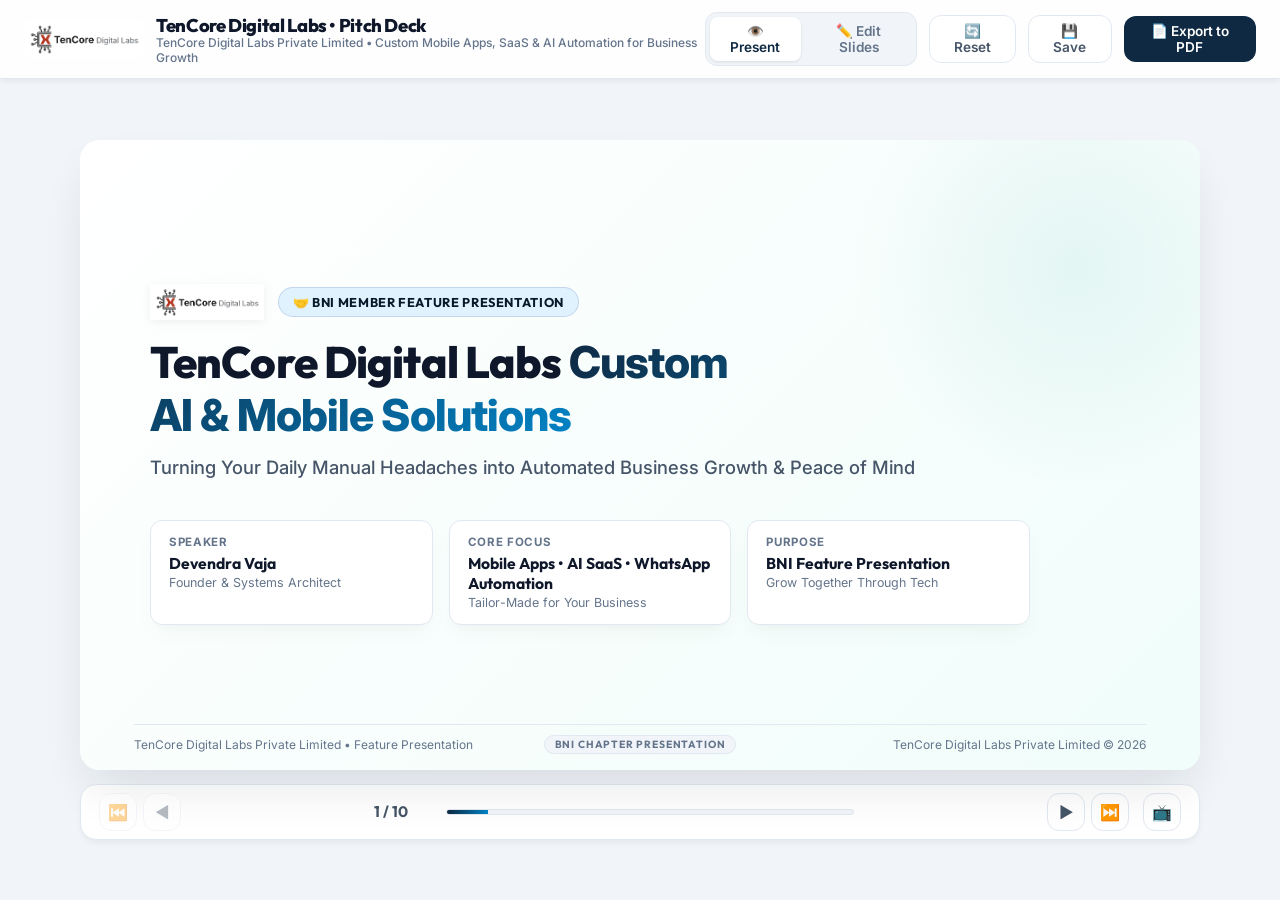
==== DevendraVaja - BNI/Presentation/index.html @ 0b6a633c "feat(BNI): add Devendra Vaja BNI feature presentation deck" ====
<!DOCTYPE html>
<html lang="en">
<head>
  <meta charset="UTF-8">
  <meta name="viewport" content="width=device-width, initial-scale=1.0">
  <title>TenCore Digital Labs • Executive Presentation Studio</title>
  <meta name="description" content="Master Executive Presentation Template by TenCore Digital Labs.">
  <link rel="stylesheet" href="style.css">
</head>
<body>

  <!-- App Header / Control & Customization Toolbar -->
  <header id="toolbar">
    <div class="brand-section">
      <img src="Pics/tencore_digital_labs_logo.png" alt="TenCore Digital Labs Logo" class="brand-logo-img" onerror="this.style.display='none'; document.getElementById('fallback-logo').style.display='flex';">
      <div id="fallback-logo" class="logo-icon" style="display:none;">TC</div>
      <div class="brand-title">
        <h1 id="header-deck-title">TenCore Digital Labs • BNI Feature Presentation</h1>
        <span id="header-deck-subtitle">Custom AI, Mobile Apps & Automation Studio</span>
      </div>
    </div>
    
    <div class="toolbar-controls">
      <!-- Present vs Edit Mode toggles -->
      <div class="view-toggle">
        <button id="btn-present-mode" class="toggle-btn active" aria-label="Switch to Presenter Mode">
          👁️ Present
        </button>
        <button id="btn-edit-mode" class="toggle-btn" aria-label="Switch to Slide Editor Mode">
          ✏️ Edit Slides
        </button>
      </div>

      <!-- Action Panel Buttons -->
      <button id="btn-reset" class="btn" title="Reset presentation to original templates">
        🔄 Reset
      </button>
      <button id="btn-save" class="btn" title="Save changes locally in browser">
        💾 Save
      </button>
      <button id="btn-export-pdf" class="btn btn-primary" title="Export slides to landscape PDF">
        📄 Export to PDF
      </button>
    </div>
  </header>

  <!-- Main Workspaces -->
  <main>
    
    <!-- 1. PRESENTATION WORKSPACE -->
    <section id="presentation-view" aria-label="Slideshow Viewer">
      <!-- 16:9 Landscape Aspect Slide Deck Container -->
      <div class="slide-deck-viewport">
        <div id="slide-viewport">
          <!-- Slide elements injected dynamically by app.js -->
        </div>
      </div>
      
      <!-- Slide navigation bar -->
      <div class="slide-navigation-controls">
        <div class="nav-arrows">
          <button id="nav-first" class="nav-arrow-btn" title="Go to First Slide (Home)" aria-label="First slide">⏮️</button>
          <button id="nav-prev" class="nav-arrow-btn" title="Go to Previous Slide (Left Arrow)" aria-label="Previous slide">◀</button>
        </div>
        
        <div class="slide-progress-wrapper">
          <span id="slide-counter-text" class="slide-number-indicator">1 / 11</span>
          <div class="progress-bar-container" id="slide-progress">
            <div id="slide-progress-fill" class="progress-bar-fill"></div>
          </div>
        </div>
        
        <div class="nav-arrows">
          <button id="nav-next" class="nav-arrow-btn" title="Go to Next Slide (Right Arrow / Space)" aria-label="Next slide">▶</button>
          <button id="nav-last" class="nav-arrow-btn" title="Go to Last Slide (End)" aria-label="Last slide">⏭️</button>
          <button id="btn-fullscreen" class="nav-arrow-btn" title="Toggle Fullscreen Present Mode (F)" aria-label="Fullscreen" style="margin-left: 8px;">📺</button>
        </div>
      </div>
    </section>

    <!-- 2. EDITING WORKSPACE -->
    <section id="editor-view" aria-label="Slides Scroll Editor" style="display: none;">
      <!-- Slide editor wrappers injected dynamically by app.js -->
    </section>

    <!-- Editor controls overlay (visible only in Edit Mode) -->
    <div class="editor-footer-controls" style="display: none;">
      <button id="btn-add-slide" class="btn btn-success">
        ➕ Add New Slide
      </button>

      <!-- Layout Selection Popup -->
      <div id="layout-picker" class="layout-picker" aria-hidden="true">
        <div class="layout-option" data-layout="title" title="Title and subtitle cover slide">
          <div class="layout-icon">
            <div style="width: 70%; height: 3px; background: var(--text-muted); margin-bottom: 2px;"></div>
            <div style="width: 40%; height: 2px; background: var(--text-muted);"></div>
          </div>
          <span>Title Slide</span>
        </div>
        <div class="layout-option" data-layout="instructor" title="Speaker or profile slide">
          <div class="layout-icon" style="flex-direction: row; gap: 3px;">
            <div style="width: 30%; height: 100%; background: var(--primary-light); border-radius: 2px;"></div>
            <div style="width: 65%; height: 100%; display: flex; flex-direction: column; gap: 2px;">
              <div style="width: 100%; height: 3px; background: var(--text-muted);"></div>
              <div style="width: 80%; height: 2px; background: var(--text-muted);"></div>
            </div>
          </div>
          <span>Speaker</span>
        </div>
        <div class="layout-option" data-layout="divider" title="Section divider with dark background">
          <div class="layout-icon" style="background: var(--text-primary);">
            <div style="width: 60%; height: 4px; background: white; margin: auto;"></div>
          </div>
          <span>Section Header</span>
        </div>
        <div class="layout-option" data-layout="twocol" title="Two-column comparison or details">
          <div class="layout-icon" style="flex-direction: row; gap: 3px;">
            <div style="width: 48%; height: 100%; background: var(--primary-light);"></div>
            <div style="width: 48%; height: 100%; background: var(--bg-card-alt);"></div>
          </div>
          <span>Two Columns</span>
        </div>
        <div class="layout-option" data-layout="differentiators" title="Market differentiators & architecture stack">
          <div class="layout-icon" style="flex-direction: row; gap: 3px;">
            <div style="width: 50%; height: 100%; display: flex; flex-direction: column; gap: 2px;">
              <div style="width: 100%; height: 2px; background: var(--primary);"></div>
              <div style="width: 100%; height: 2px; background: var(--primary);"></div>
              <div style="width: 100%; height: 2px; background: var(--primary);"></div>
            </div>
            <div style="width: 46%; height: 100%; display: flex; flex-direction: column; gap: 2px;">
              <div style="width: 100%; height: 2px; background: var(--primary-light); border: 1px solid var(--primary);"></div>
              <div style="width: 100%; height: 2px; background: var(--bg-card-alt);"></div>
              <div style="width: 100%; height: 2px; background: var(--text-primary);"></div>
            </div>
          </div>
          <span>Differentiators</span>
        </div>
        <div class="layout-option" data-layout="threecard" title="Three card grid">
          <div class="layout-icon" style="flex-direction: row; gap: 2px;">
            <div style="width: 30%; height: 100%; background: var(--bg-card-alt);"></div>
            <div style="width: 30%; height: 100%; background: var(--bg-card-alt);"></div>
            <div style="width: 30%; height: 100%; background: var(--bg-card-alt);"></div>
          </div>
          <span>3 Cards</span>
        </div>
        <div class="layout-option" data-layout="fourcard" title="2x2 grid of cards">
          <div class="layout-icon" style="flex-wrap: wrap; gap: 2px;">
            <div style="width: 45%; height: 45%; background: var(--bg-card-alt);"></div>
            <div style="width: 45%; height: 45%; background: var(--bg-card-alt);"></div>
            <div style="width: 45%; height: 45%; background: var(--bg-card-alt);"></div>
            <div style="width: 45%; height: 45%; background: var(--bg-card-alt);"></div>
          </div>
          <span>4 Cards</span>
        </div>
        <div class="layout-option" data-layout="blueprint" title="Roadmap phases layout">
          <div class="layout-icon" style="flex-direction: row; gap: 2px;">
            <div style="width: 22%; height: 100%; background: var(--primary-light);"></div>
            <div style="width: 22%; height: 100%; background: var(--bg-card-alt);"></div>
            <div style="width: 22%; height: 100%; background: var(--bg-card-alt);"></div>
            <div style="width: 22%; height: 100%; background: var(--bg-card-alt);"></div>
          </div>
          <span>Roadmap</span>
        </div>
        <div class="layout-option" data-layout="table" title="Data table matrix">
          <div class="layout-icon" style="display: flex; flex-direction: column; gap: 2px;">
            <div style="width: 100%; height: 4px; background: var(--primary);"></div>
            <div style="width: 100%; height: 2px; background: var(--text-muted);"></div>
            <div style="width: 100%; height: 2px; background: var(--text-muted);"></div>
          </div>
          <span>Data Table</span>
        </div>
        <div class="layout-option" data-layout="pricing" title="Pricing options layout">
          <div class="layout-icon" style="flex-direction: row; gap: 2px;">
            <div style="width: 30%; height: 100%; background: var(--bg-card-alt);"></div>
            <div style="width: 30%; height: 100%; background: var(--primary-light); border: 1px solid var(--primary);"></div>
            <div style="width: 30%; height: 100%; background: var(--bg-card-alt);"></div>
          </div>
          <span>Pricing</span>
        </div>
        <div class="layout-option" data-layout="qa" title="Q&A and Contact details">
          <div class="layout-icon" style="flex-direction: row; gap: 4px;">
            <div style="width: 55%; height: 100%; background: var(--bg-card-alt);"></div>
            <div style="width: 35%; height: 100%; background: var(--primary-light);"></div>
          </div>
          <span>Q&A / Contact</span>
        </div>
      </div>
    </div>

    <!-- 3. PDF EXPORT MODAL -->
    <div id="export-modal" class="modal-overlay" style="display: none;">
      <div class="modal-card">
        <div class="modal-header">
          <div class="modal-title-wrap">
            <span class="modal-icon">📄</span>
            <h3>Export Presentation to PDF</h3>
          </div>
          <button id="btn-close-modal" class="btn-icon" aria-label="Close export dialog">✕</button>
        </div>
        
        <div class="modal-body">
          <p class="modal-desc">Configure layout aspect ratio and display preferences for your exported PDF document:</p>
          
          <div class="export-option-group">
            <label class="option-group-label">Print Aspect Ratio</label>
            <div class="ratio-options-grid">
              <label class="ratio-card active" data-ratio="16:9">
                <input type="radio" name="print-aspect" value="16:9" checked>
                <div class="ratio-preview ratio-16-9">16:9</div>
                <div class="ratio-details">
                  <span class="ratio-name">16:9 Widescreen</span>
                  <span class="ratio-sub">Standard modern presentation ratio (297mm × 167mm)</span>
                </div>
              </label>
              
              <label class="ratio-card" data-ratio="4:3">
                <input type="radio" name="print-aspect" value="4:3">
                <input type="radio" name="print-aspect" value="4:3">
                <div class="ratio-preview ratio-4-3">4:3</div>
                <div class="ratio-details">
                  <span class="ratio-name">4:3 / A4 Standard</span>
                  <span class="ratio-sub">Classic document & traditional print format (297mm × 210mm)</span>
                </div>
              </label>
            </div>
          </div>
          
          <div class="export-option-group">
            <label class="option-group-label">Page Numbering</label>
            <label class="checkbox-container">
              <input type="checkbox" id="chk-print-slide-numbers" checked>
              <span class="checkbox-custom"></span>
              <span class="checkbox-label">
                <strong>Include Slide Numbers</strong> ("Slide X of Y" in footer)
                <small>Uncheck this when selectively sharing individual slides with clients</small>
              </span>
            </label>
          </div>

          <div class="export-tip">
            💡 <em>Tip: In your browser print dialog, select <strong>Landscape</strong>, set Margins to <strong>None</strong>, and check <strong>Background Graphics</strong>.</em>
          </div>
        </div>
        
        <div class="modal-footer">
          <button id="btn-cancel-export" class="btn">Cancel</button>
          <button id="btn-confirm-export" class="btn btn-primary">🖨️ Print / Save as PDF</button>
        </div>
      </div>
    </div>
  </main>

  <!-- Configuration & Application Logic -->
  <script src="deck-config.js"></script>
  <script src="app.js"></script>
</body>
</html>
---- DevendraVaja - BNI/Presentation/style.css ----
/* Import Modern Google Fonts */
@import url('https://fonts.googleapis.com/css2?family=Inter:wght@300;400;500;600;700&family=Outfit:wght@300;400;500;600;700;800&family=Fira+Code:wght@400;500;600&display=swap');

/* Color Variables & Styling Tokens */
:root {
  --bg-app: #f1f5f9;
  --bg-slide: #ffffff;
  --bg-card: #f8fafc;
  --bg-card-alt: #f1f5f9;
  
  --text-primary: #0f172a;
  --text-secondary: #334155;
  --text-muted: #64748b;
  
  --primary: #0d9488;
  --primary-light: #ccfbf1;
  --primary-hover: #0f766e;
  --primary-dark: #115e59;
  
  --secondary: #0284c7;
  --secondary-light: #e0f2fe;
  
  --accent-indigo: #4f46e5;
  --accent-indigo-light: #e0e7ff;
  
  --success: #10b981;
  --success-light: #d1fae5;
  
  --warning: #f59e0b;
  --warning-light: #fef3c7;
  
  --danger: #ef4444;
  --danger-light: #fee2e2;
  
  --border-color: #e2e8f0;
  --border-focus: #2dd4bf;
  
  --card-shadow: 0 10px 25px -5px rgba(0, 0, 0, 0.04), 0 8px 10px -6px rgba(0, 0, 0, 0.02);
  --slide-shadow: 0 25px 50px -12px rgba(15, 23, 42, 0.12);
  --header-shadow: 0 4px 6px -1px rgba(0, 0, 0, 0.05);
  
  --radius-xl: 20px;
  --radius-lg: 16px;
  --radius-md: 12px;
  --radius-sm: 8px;
  
  --font-display: 'Outfit', -apple-system, BlinkMacSystemFont, "Segoe UI", Roboto, sans-serif;
  --font-body: 'Inter', -apple-system, BlinkMacSystemFont, "Segoe UI", Roboto, sans-serif;
  --font-mono: 'Fira Code', ui-monospace, SFMono-Regular, Menlo, Monaco, Consolas, monospace;

  --slide-width: 1120px;
  --slide-height: 630px;
}

/* Global Reset & Base Styles */
* {
  box-sizing: border-box;
  margin: 0;
  padding: 0;
}

body {
  font-family: var(--font-body);
  background-color: var(--bg-app);
  color: var(--text-primary);
  min-height: 100vh;
  overflow-x: hidden;
  display: flex;
  flex-direction: column;
  -webkit-font-smoothing: antialiased;
  -moz-osx-font-smoothing: grayscale;
}

/* Typography Enhancements */
h1, h2, h3, h4, h5, h6 {
  font-family: var(--font-display);
  font-weight: 700;
  color: var(--text-primary);
  text-wrap: balance;
  letter-spacing: -0.015em;
}

p, li, span, div, a, label, input, button {
  font-family: var(--font-body);
}

p, li {
  text-wrap: pretty;
  line-height: 1.55;
}

/* App Header & Toolbar */
header {
  background: rgba(255, 255, 255, 0.9);
  backdrop-filter: blur(12px);
  -webkit-backdrop-filter: blur(12px);
  border-bottom: 1px solid var(--border-color);
  padding: 12px 24px;
  display: flex;
  justify-content: space-between;
  align-items: center;
  position: sticky;
  top: 0;
  z-index: 100;
  box-shadow: var(--header-shadow);
}

.brand-section {
  display: flex;
  align-items: center;
  gap: 12px;
}

.brand-logo-img {
  height: 38px;
  width: auto;
  object-fit: contain;
  border-radius: var(--radius-sm);
}

.logo-icon {
  background: linear-gradient(135deg, var(--primary), var(--secondary));
  color: white;
  width: 36px;
  height: 36px;
  border-radius: var(--radius-sm);
  display: flex;
  align-items: center;
  justify-content: center;
  font-family: var(--font-display);
  font-weight: 800;
  font-size: 1.1rem;
}

.brand-title h1 {
  font-family: var(--font-display);
  font-size: 1.15rem;
  font-weight: 800;
  letter-spacing: -0.02em;
}

.brand-title span {
  font-family: var(--font-body);
  font-size: 0.75rem;
  color: var(--text-muted);
  display: block;
  font-weight: 500;
  margin-top: -2px;
}

.toolbar-controls {
  display: flex;
  align-items: center;
  gap: 12px;
}

.view-toggle {
  background: var(--bg-app);
  padding: 4px;
  border-radius: var(--radius-md);
  display: flex;
  gap: 4px;
  border: 1px solid var(--border-color);
}

.toggle-btn {
  border: none;
  background: transparent;
  padding: 6px 14px;
  border-radius: var(--radius-sm);
  font-family: var(--font-body);
  font-size: 0.85rem;
  font-weight: 600;
  color: var(--text-muted);
  cursor: pointer;
  transition: all 0.2s ease;
}

.toggle-btn.active {
  background: white;
  color: var(--primary);
  box-shadow: 0 1px 3px rgba(0, 0, 0, 0.1);
}

.btn {
  background: white;
  border: 1px solid var(--border-color);
  padding: 7px 16px;
  border-radius: var(--radius-md);
  font-family: var(--font-body);
  font-size: 0.85rem;
  font-weight: 600;
  color: var(--text-secondary);
  cursor: pointer;
  transition: all 0.2s ease;
  display: inline-flex;
  align-items: center;
  gap: 6px;
}

.btn:hover {
  background: var(--bg-card);
  border-color: var(--text-muted);
  transform: translateY(-1px);
}

.btn-primary {
  background: var(--primary);
  color: white;
  border: none;
}

.btn-primary:hover {
  background: var(--primary-hover);
  color: white;
}

.btn-success {
  background: var(--success);
  color: white;
  border: none;
}

.btn-success:hover {
  background: #059669;
  color: white;
}

/* Main Layout */
main {
  flex: 1;
  display: flex;
  flex-direction: column;
  position: relative;
  overflow: hidden;
}

/* Presentation Viewport Section */
#presentation-view {
  flex: 1;
  display: flex;
  flex-direction: column;
  justify-content: center;
  align-items: center;
  padding: 24px;
  overflow: hidden;
}

.slide-deck-viewport {
  width: 100%;
  max-width: var(--slide-width);
  height: calc(100vh - 160px);
  max-height: var(--slide-height);
  display: flex;
  justify-content: center;
  align-items: center;
  position: relative;
}

#slide-viewport {
  width: var(--slide-width);
  height: var(--slide-height);
  transform-origin: center center;
  display: flex;
  justify-content: center;
  align-items: center;
  box-shadow: var(--slide-shadow);
  border-radius: var(--radius-xl);
  overflow: hidden;
  background: var(--bg-slide);
  position: relative;
}

/* Navigation Controls Bar */
.slide-navigation-controls {
  display: flex;
  align-items: center;
  justify-content: space-between;
  width: 100%;
  max-width: var(--slide-width);
  margin-top: 14px;
  background: white;
  padding: 8px 18px;
  border-radius: var(--radius-lg);
  border: 1px solid var(--border-color);
  box-shadow: var(--header-shadow);
}

.nav-arrows {
  display: flex;
  align-items: center;
  gap: 6px;
}

.nav-arrow-btn {
  background: var(--bg-card);
  border: 1px solid var(--border-color);
  width: 38px;
  height: 38px;
  border-radius: var(--radius-md);
  display: flex;
  align-items: center;
  justify-content: center;
  cursor: pointer;
  font-family: var(--font-body);
  font-size: 1rem;
  transition: all 0.15s ease;
  color: var(--text-secondary);
}

.nav-arrow-btn:hover:not(:disabled) {
  background: var(--primary-light);
  color: var(--primary);
  border-color: var(--primary);
}

.nav-arrow-btn:disabled {
  opacity: 0.4;
  cursor: not-allowed;
}

.slide-progress-wrapper {
  display: flex;
  align-items: center;
  gap: 12px;
  flex: 1;
  max-width: 480px;
  margin: 0 16px;
}

.slide-number-indicator {
  font-family: var(--font-display);
  font-weight: 700;
  font-size: 0.95rem;
  color: var(--text-secondary);
  min-width: 60px;
}

.progress-bar-container {
  flex: 1;
  height: 6px;
  background: var(--bg-app);
  border-radius: 4px;
  overflow: hidden;
  border: 1px solid var(--border-color);
}

.progress-bar-fill {
  height: 100%;
  background: linear-gradient(90deg, var(--primary), var(--secondary));
  transition: width 0.3s cubic-bezier(0.4, 0, 0.2, 1);
  width: 8%;
}

/* ==========================================================================
   SLIDE DESIGN & LAYOUT FRAMEWORKS (1120px x 630px Canvas)
   ========================================================================== */

.slide {
  width: var(--slide-width);
  height: var(--slide-height);
  padding: 44px 54px;
  background: var(--bg-slide);
  display: flex;
  flex-direction: column;
  position: relative;
  box-sizing: border-box;
  overflow: hidden;
}

/* Slide Header & Footer Chrome */
.slide-header {
  margin-bottom: 22px;
  position: relative;
  z-index: 2;
}

.slide-category-badge {
  display: inline-flex;
  align-items: center;
  gap: 6px;
  background: var(--primary-light);
  color: var(--primary-dark);
  font-family: var(--font-display);
  font-size: 0.72rem;
  font-weight: 700;
  text-transform: uppercase;
  letter-spacing: 0.08em;
  padding: 4px 10px;
  border-radius: 20px;
  margin-bottom: 8px;
}

.slide-header h2 {
  font-family: var(--font-display);
  font-size: 1.85rem;
  font-weight: 800;
  line-height: 1.2;
  color: var(--text-primary);
}

.slide-header .slide-subtitle {
  font-family: var(--font-body);
  font-size: 0.98rem;
  color: var(--text-muted);
  margin-top: 4px;
  font-weight: 500;
}

.slide-body {
  flex: 1;
  display: flex;
  flex-direction: column;
  position: relative;
  z-index: 2;
  overflow: hidden;
}

.slide-footer-tag {
  position: absolute;
  bottom: 16px;
  left: 54px;
  right: 54px;
  display: grid;
  grid-template-columns: 1fr auto 1fr;
  align-items: center;
  font-family: var(--font-body);
  font-size: 0.75rem;
  color: var(--text-muted);
  border-top: 1px solid var(--border-color);
  padding-top: 10px;
  z-index: 2;
}

.slide-footer-tag > :first-child {
  justify-self: start;
}

.slide-footer-tag .confidential-tag {
  justify-self: center;
  font-family: var(--font-display);
  font-size: 0.65rem;
  font-weight: 700;
  letter-spacing: 0.08em;
  text-transform: uppercase;
  color: #64748b;
  background: #f1f5f9;
  border: 1px solid #e2e8f0;
  padding: 2px 10px;
  border-radius: 12px;
  white-space: nowrap;
}

.slide-footer-tag > :last-child {
  justify-self: end;
}

.slide-divider-layout .slide-footer-tag {
  border-top: 1px solid rgba(255, 255, 255, 0.15);
  color: #94a3b8;
}

.slide-divider-layout .confidential-tag {
  color: #cbd5e1;
  background: rgba(255, 255, 255, 0.1);
  border-color: rgba(255, 255, 255, 0.2);
}

.slide-footer-tag .client-badge {
  font-weight: 600;
  color: var(--text-secondary);
}

/* Watermark & Accent Glow */
.slide-bg-glow {
  position: absolute;
  width: 450px;
  height: 450px;
  border-radius: 50%;
  background: radial-gradient(circle, rgba(13, 148, 136, 0.08) 0%, rgba(255, 255, 255, 0) 70%);
  top: -100px;
  right: -100px;
  z-index: 1;
  pointer-events: none;
}

/* 1. TITLE COVER SLIDE */
.slide-title-layout {
  justify-content: center;
  align-items: flex-start;
  padding: 50px 70px;
  background: linear-gradient(135deg, #ffffff 0%, #f0fdfa 100%);
}

.title-top-brand-row {
  display: flex;
  align-items: center;
  gap: 14px;
  margin-bottom: 16px;
}

.title-slide-logo {
  height: 36px;
  width: auto;
  object-fit: contain;
  filter: drop-shadow(0 2px 4px rgba(0,0,0,0.06));
}

.title-pill-tag {
  background: var(--primary-light);
  color: var(--primary-dark);
  border: 1px solid rgba(30, 58, 138, 0.15);
  padding: 6px 14px;
  border-radius: 20px;
  font-family: var(--font-display);
  font-size: 0.8rem;
  font-weight: 700;
  letter-spacing: 0.05em;
  text-transform: uppercase;
  display: inline-flex;
  align-items: center;
  gap: 8px;
}

.instructor-company-logo {
  height: 26px;
  width: auto;
  object-fit: contain;
  margin-bottom: 8px;
}

.qa-studio-logo {
  height: 32px;
  width: auto;
  object-fit: contain;
  margin-bottom: 10px;
}

.slide-title-layout h1 {
  font-family: var(--font-display);
  font-size: 2.75rem;
  font-weight: 800;
  line-height: 1.2;
  color: var(--text-primary);
  letter-spacing: -0.02em;
  margin-bottom: 12px;
  max-width: 950px;
  overflow: visible;
}

.slide-title-layout h1 span {
  background: linear-gradient(135deg, var(--primary), var(--secondary));
  -webkit-background-clip: text;
  background-clip: text;
  -webkit-text-fill-color: transparent;
  display: inline;
  padding-right: 4px;
}

.slide-title-layout .title-deck-subtitle {
  font-family: var(--font-body);
  font-size: 1.15rem;
  color: var(--text-secondary);
  line-height: 1.5;
  max-width: 820px;
  margin-bottom: 28px;
  font-weight: 500;
}

.title-meta-grid {
  display: grid;
  grid-template-columns: repeat(3, 1fr);
  gap: 16px;
  width: 100%;
  max-width: 880px;
  margin-top: 10px;
}

.title-meta-card {
  background: white;
  border: 1px solid var(--border-color);
  border-radius: var(--radius-md);
  padding: 14px 18px;
  box-shadow: var(--card-shadow);
}

.title-meta-card .meta-label {
  font-family: var(--font-body);
  font-size: 0.72rem;
  text-transform: uppercase;
  color: var(--text-muted);
  font-weight: 700;
  letter-spacing: 0.06em;
  margin-bottom: 4px;
}

.title-meta-card .meta-value {
  font-family: var(--font-display);
  font-size: 0.98rem;
  font-weight: 700;
  color: var(--text-primary);
}

.title-meta-card .meta-sub {
  font-family: var(--font-body);
  font-size: 0.78rem;
  color: var(--text-muted);
  margin-top: 2px;
}

/* 2. SECTION DIVIDER SLIDE */
.slide-divider-layout {
  justify-content: center;
  align-items: center;
  text-align: center;
  padding: 60px 80px;
  background: #042f2e !important;
  background: linear-gradient(135deg, #042f2e 0%, #0f172a 100%) !important;
  color: white !important;
  -webkit-print-color-adjust: exact !important;
  print-color-adjust: exact !important;
  color-adjust: exact !important;
}

.slide-divider-layout .divider-badge {
  background: rgba(255, 255, 255, 0.15);
  backdrop-filter: blur(8px);
  color: #5eead4;
  padding: 6px 16px;
  border-radius: 20px;
  font-family: var(--font-display);
  font-size: 0.8rem;
  font-weight: 700;
  text-transform: uppercase;
  letter-spacing: 0.1em;
  margin-bottom: 20px;
}

.slide-divider-layout h2 {
  font-family: var(--font-display);
  font-size: 2.6rem;
  font-weight: 800;
  color: white;
  margin-bottom: 16px;
  line-height: 1.2;
}

.slide-divider-layout p {
  font-family: var(--font-body);
  font-size: 1.15rem;
  color: #cbd5e1;
  max-width: 720px;
  line-height: 1.6;
}

.slide-divider-layout .divider-accent-bar {
  width: 80px;
  height: 4px;
  background: linear-gradient(90deg, #14b8a6, #38bdf8);
  border-radius: 2px;
  margin: 24px auto 0;
}

/* 3. TWO COLUMN LAYOUT */
.two-col-grid {
  display: grid;
  grid-template-columns: 1fr 1fr;
  gap: 24px;
  height: 100%;
}

.col-card {
  background: var(--bg-card);
  border: 1px solid var(--border-color);
  border-radius: var(--radius-lg);
  padding: 22px;
  display: flex;
  flex-direction: column;
  justify-content: flex-start;
  height: 100%;
  box-shadow: var(--card-shadow);
  overflow-y: auto;
}

.col-card.highlight {
  border-color: #99f6e4;
  background: linear-gradient(180deg, #f0fdfa 0%, #ffffff 100%);
}

.slide-image-box {
  margin-bottom: 12px;
  border-radius: var(--radius-md);
  overflow: hidden;
  border: 1px solid var(--border-color);
  background: #000;
  box-shadow: var(--card-shadow);
}

.slide-embedded-img {
  width: 100%;
  height: 155px;
  object-fit: cover;
  display: block;
}

.slide-image-caption {
  padding: 4px 8px;
  background: #f8fafc;
  font-family: var(--font-body);
  font-size: 0.72rem;
  color: var(--text-muted);
  font-weight: 600;
  text-align: center;
  border-top: 1px solid var(--border-color);
}

.col-card-header {
  display: flex;
  align-items: center;
  gap: 10px;
  margin-bottom: 14px;
}

.col-card-header .header-icon {
  font-size: 1.3rem;
}

.col-card-header h3 {
  font-family: var(--font-display);
  font-size: 1.08rem;
  font-weight: 700;
  color: var(--text-primary);
}

.bullet-list {
  list-style: none;
  display: flex;
  flex-direction: column;
  justify-content: flex-start;
  gap: 10px;
}

.bullet-list li {
  position: relative;
  padding-left: 20px;
  font-family: var(--font-body);
  font-size: 0.85rem;
  color: var(--text-secondary);
  line-height: 1.5;
}

.bullet-list li::before {
  content: "•";
  position: absolute;
  left: 4px;
  color: var(--primary);
  font-size: 1.15rem;
  line-height: 1;
}

/* 4. THREE CARD GRID LAYOUT */
.three-card-grid {
  display: grid;
  grid-template-columns: repeat(3, 1fr);
  gap: 20px;
  height: 100%;
}

.feature-card {
  background: var(--bg-card);
  border: 1px solid var(--border-color);
  border-radius: var(--radius-lg);
  padding: 20px 18px;
  display: flex;
  flex-direction: column;
  justify-content: flex-start;
  height: 100%;
  box-shadow: var(--card-shadow);
  transition: transform 0.2s ease, border-color 0.2s ease;
}

.feature-card:hover {
  border-color: var(--border-focus);
}

.feature-card-icon-wrap {
  width: 44px;
  height: 44px;
  border-radius: var(--radius-md);
  background: white;
  border: 1px solid var(--border-color);
  display: flex;
  align-items: center;
  justify-content: center;
  font-size: 1.35rem;
  margin-bottom: 12px;
}

.feature-card h3 {
  font-family: var(--font-display);
  font-size: 1.08rem;
  font-weight: 700;
  margin-bottom: 8px;
  color: var(--text-primary);
}

.feature-card p {
  font-family: var(--font-body);
  font-size: 0.84rem;
  color: var(--text-secondary);
  line-height: 1.48;
}

.feature-card-metric {
  margin-top: auto;
  padding: 8px 12px;
  background: #f0fdfa;
  border: 1px solid #ccfbf1;
  border-radius: var(--radius-sm);
  font-family: var(--font-display);
  font-size: 0.80rem;
  font-weight: 700;
  color: var(--primary-dark);
}

/* 5. FOUR CARD GRID LAYOUT */
.four-card-grid {
  display: grid;
  grid-template-columns: repeat(2, 1fr);
  grid-template-rows: repeat(2, 1fr);
  gap: 16px;
  height: 100%;
}

.four-card-item {
  background: var(--bg-card);
  border: 1px solid var(--border-color);
  border-radius: var(--radius-md);
  padding: 16px 18px;
  display: flex;
  gap: 14px;
  align-items: flex-start;
  box-shadow: var(--card-shadow);
}

.four-card-icon {
  font-size: 1.35rem;
  background: white;
  width: 42px;
  height: 42px;
  border-radius: var(--radius-sm);
  display: flex;
  align-items: center;
  justify-content: center;
  border: 1px solid var(--border-color);
  flex-shrink: 0;
}

.four-card-content h3 {
  font-family: var(--font-display);
  font-size: 1.05rem;
  font-weight: 700;
  margin-bottom: 4px;
}

.four-card-content p {
  font-family: var(--font-body);
  font-size: 0.84rem;
  color: var(--text-secondary);
  line-height: 1.45;
}

/* 6. ROADMAP BLUEPRINT LAYOUT (4 PHASES) */
.roadmap-phases-grid {
  display: grid;
  grid-template-columns: repeat(4, 1fr);
  gap: 14px;
  height: 100%;
}

.roadmap-phase-card {
  background: var(--bg-card);
  border: 1px solid var(--border-color);
  border-radius: var(--radius-lg);
  padding: 16px 14px;
  display: flex;
  flex-direction: column;
  justify-content: flex-start;
  position: relative;
  box-shadow: var(--card-shadow);
  height: 100%;
}

.roadmap-phase-card.active-phase {
  border-color: var(--primary);
  background: linear-gradient(180deg, #f0fdfa 0%, #ffffff 100%);
}

.phase-number-tag {
  background: var(--primary);
  color: white;
  font-family: var(--font-display);
  font-size: 0.72rem;
  font-weight: 800;
  padding: 3px 8px;
  border-radius: 12px;
  display: inline-block;
  margin-bottom: 6px;
  width: fit-content;
}

.phase-title {
  font-family: var(--font-display);
  font-size: 1.05rem;
  font-weight: 800;
  margin-bottom: 4px;
  color: var(--text-primary);
}

.phase-duration-budget {
  display: flex;
  justify-content: space-between;
  font-family: var(--font-display);
  font-size: 0.76rem;
  font-weight: 700;
  color: var(--secondary);
  margin-bottom: 10px;
  padding-bottom: 6px;
  border-bottom: 1px solid var(--border-color);
}

.phase-deliverables {
  list-style: none;
  display: flex;
  flex-direction: column;
  justify-content: flex-start;
  gap: 6px;
  font-size: 0.80rem;
  color: var(--text-secondary);
  line-height: 1.38;
  margin-bottom: 10px;
}

.phase-deliverables li {
  position: relative;
  padding-left: 12px;
  font-family: var(--font-body);
}

.phase-deliverables li::before {
  content: "›";
  position: absolute;
  left: 0;
  color: var(--primary);
  font-weight: 800;
}

.phase-payment-box {
  margin-top: auto;
  background: white;
  border: 1px solid var(--border-color);
  border-radius: var(--radius-sm);
  padding: 6px 8px;
  font-family: var(--font-body);
  font-size: 0.72rem;
  color: var(--text-muted);
}

.phase-payment-box strong {
  font-family: var(--font-display);
  color: var(--text-primary);
}

/* 7. DIFFERENTIATOR & ARCHITECTURE STACK LAYOUT */
.differentiator-grid {
  display: grid;
  grid-template-columns: 1.15fr 0.85fr;
  gap: 24px;
  height: 100%;
  align-items: stretch;
}

.diff-features-list {
  display: flex;
  flex-direction: column;
  justify-content: flex-start;
  height: 100%;
  gap: 8px;
}

.diff-feature-item {
  display: flex;
  align-items: flex-start;
  gap: 12px;
  background: var(--bg-card);
  border: 1px solid var(--border-color);
  padding: 10px 14px;
  border-radius: var(--radius-md);
  box-shadow: 0 2px 8px rgba(0, 0, 0, 0.02);
  transition: all 0.2s ease;
}

.diff-feature-item:hover {
  border-color: var(--border-focus);
  background: white;
  transform: translateX(3px);
  box-shadow: var(--card-shadow);
}

.diff-feature-item.future-item {
  background: linear-gradient(180deg, #f0fdfa 0%, #f8fafc 100%);
  border-color: #99f6e4;
}

.diff-check-icon {
  width: 26px;
  height: 26px;
  border-radius: 50%;
  border: 2px solid #10b981;
  color: #10b981;
  display: flex;
  align-items: center;
  justify-content: center;
  font-weight: 800;
  font-size: 0.88rem;
  flex-shrink: 0;
  margin-top: 2px;
  background: #f0fdf4;
}

.diff-check-icon.future-icon {
  border-color: #0284c7;
  color: #0284c7;
  background: #f0f9ff;
  font-size: 0.78rem;
}

.diff-feature-content {
  flex: 1;
}

.diff-feature-content h3 {
  font-family: var(--font-display);
  font-size: 0.96rem;
  font-weight: 700;
  color: var(--text-primary);
  margin-bottom: 2px;
  display: flex;
  align-items: center;
  flex-wrap: wrap;
  gap: 6px;
}

.diff-feature-content p {
  font-family: var(--font-body);
  font-size: 0.78rem;
  color: var(--text-secondary);
  line-height: 1.4;
}

.diff-stack-container {
  display: flex;
  flex-direction: column;
  justify-content: flex-start;
  align-items: center;
  height: 100%;
  width: 100%;
  gap: 4px;
}

.diff-stack-layer {
  width: 100%;
  background: var(--bg-card);
  border: 1px solid var(--border-color);
  border-radius: var(--radius-md);
  padding: 10px 16px;
  box-shadow: var(--card-shadow);
  transition: all 0.2s ease;
  position: relative;
}

.diff-stack-layer:hover {
  transform: translateY(-2px);
  box-shadow: 0 10px 20px -6px rgba(0, 0, 0, 0.08);
}

.diff-stack-layer.layer-highlight {
  background: #ffffff;
  border: 2px solid #10b981;
  box-shadow: 0 6px 18px rgba(16, 185, 129, 0.12);
}

.diff-stack-layer.layer-dark {
  background: #0f172a;
  border-color: #1e293b;
}

.diff-layer-label {
  font-family: var(--font-display);
  font-size: 0.68rem;
  font-weight: 700;
  letter-spacing: 0.04em;
  text-transform: uppercase;
  margin-bottom: 2px;
}

.diff-stack-layer.layer-highlight .diff-layer-label {
  color: #059669;
}

.diff-stack-layer:not(.layer-highlight):not(.layer-dark) .diff-layer-label {
  color: var(--text-muted);
}

.diff-stack-layer.layer-dark .diff-layer-label {
  color: #2dd4bf;
}

.diff-layer-title {
  font-family: var(--font-display);
  font-size: 0.90rem;
  font-weight: 700;
  color: var(--text-primary);
  line-height: 1.3;
  display: flex;
  align-items: center;
  flex-wrap: wrap;
  gap: 6px;
}

.diff-stack-layer.layer-dark .diff-layer-title {
  color: #ffffff;
}

.diff-stack-arrow {
  color: #10b981;
  font-size: 0.90rem;
  font-weight: 800;
  line-height: 1;
  display: flex;
  align-items: center;
  justify-content: center;
  height: 8px;
}

.future-tag {
  display: inline-block;
  font-size: 0.68rem;
  font-weight: 700;
  color: #0369a1;
  background: #e0f2fe;
  border: 1px solid #bae6fd;
  padding: 1px 6px;
  border-radius: 4px;
  text-transform: uppercase;
  letter-spacing: 0.02em;
}

/* 8. DATA TABLE LAYOUT */
.table-slide-wrapper {
  width: 100%;
  border-radius: var(--radius-md);
  border: 1px solid var(--border-color);
  box-shadow: var(--card-shadow);
  background: white;
  overflow: hidden;
}

.custom-table {
  width: 100%;
  border-collapse: collapse;
  text-align: left;
  font-size: 0.84rem;
}

.custom-table th {
  background: var(--bg-card-alt);
  color: var(--text-primary);
  font-family: var(--font-display);
  font-weight: 700;
  font-size: 0.80rem;
  padding: 7px 14px;
  border-bottom: 2px solid var(--border-color);
  vertical-align: middle;
}

.custom-table td {
  padding: 7px 14px;
  border-bottom: 1px solid var(--border-color);
  color: var(--text-secondary);
  font-family: var(--font-body);
  font-size: 0.82rem;
  line-height: 1.35;
  vertical-align: middle;
}

.custom-table tr:last-child td {
  border-bottom: none;
}

.custom-table tr:hover td {
  background: #f8fafc;
}

.badge-tag {
  display: inline-block;
  padding: 2px 8px;
  border-radius: 12px;
  font-family: var(--font-display);
  font-size: 0.72rem;
  font-weight: 700;
}

.badge-tag.badge-success {
  background: var(--success-light);
  color: #065f46;
}

.badge-tag.badge-primary {
  background: var(--primary-light);
  color: var(--primary-dark);
}

.badge-tag.badge-warning {
  background: var(--warning-light);
  color: #92400e;
}

/* 8. PRICING & DEAL OPTION CARDS */
.deal-options-grid {
  display: grid;
  grid-template-columns: repeat(3, 1fr);
  gap: 18px;
  height: 100%;
}

.deal-card {
  background: var(--bg-card);
  border: 2px solid var(--border-color);
  border-radius: var(--radius-xl);
  padding: 16px 16px 12px;
  display: flex;
  flex-direction: column;
  justify-content: flex-start;
  position: relative;
  box-shadow: var(--card-shadow);
  transition: all 0.2s ease;
  height: 100%;
}

.deal-card.featured-deal {
  border-color: var(--primary);
  background: linear-gradient(180deg, #f0fdfa 0%, #ffffff 100%);
  box-shadow: 0 14px 30px -8px rgba(13, 148, 136, 0.2);
}

.deal-card-header {
  margin-bottom: 8px;
}

.deal-header-top {
  display: flex;
  justify-content: space-between;
  align-items: center;
  gap: 8px;
  margin-bottom: 2px;
}

.deal-header-top h3 {
  font-family: var(--font-display);
  font-size: 1.08rem;
  font-weight: 800;
  color: var(--text-primary);
  line-height: 1.2;
}

.deal-badge-tag {
  background: var(--primary);
  color: white;
  font-family: var(--font-display);
  font-size: 0.68rem;
  font-weight: 800;
  text-transform: uppercase;
  padding: 3px 8px;
  border-radius: 20px;
  letter-spacing: 0.05em;
  white-space: nowrap;
  box-shadow: 0 2px 4px rgba(13, 148, 136, 0.25);
  flex-shrink: 0;
}

.deal-card-header .deal-tagline {
  font-family: var(--font-body);
  font-size: 0.76rem;
  color: var(--text-muted);
}

.deal-price-box {
  margin-bottom: 8px;
  padding-bottom: 6px;
  border-bottom: 1px solid var(--border-color);
}

.deal-price-large {
  font-family: var(--font-display);
  font-size: 1.55rem;
  font-weight: 800;
  color: var(--text-primary);
  line-height: 1.1;
}

.deal-price-sub {
  font-family: var(--font-display);
  font-size: 0.76rem;
  color: var(--secondary);
  font-weight: 700;
  margin-top: 1px;
}

.deal-bullets {
  list-style: none;
  display: flex;
  flex-direction: column;
  justify-content: flex-start;
  gap: 5px;
  font-size: 0.80rem;
  color: var(--text-secondary);
  line-height: 1.38;
  margin-bottom: 8px;
}

.deal-bullets li {
  position: relative;
  padding-left: 14px;
  font-family: var(--font-body);
}

.deal-bullets li::before {
  content: "✓";
  position: absolute;
  left: 0;
  color: var(--success);
  font-weight: 800;
}

.deal-footer-pitch {
  margin-top: auto;
  background: white;
  border: 1px dashed var(--border-color);
  border-radius: var(--radius-sm);
  padding: 6px 8px;
  font-family: var(--font-body);
  font-size: 0.72rem;
  color: var(--text-muted);
  font-style: italic;
}

/* 9. INSTRUCTOR / PRESENTER SLIDE */
.instructor-slide-grid {
  display: grid;
  grid-template-columns: 280px 1fr;
  gap: 30px;
  height: 100%;
  align-items: stretch;
}

.instructor-avatar-card {
  background: white;
  border: 1px solid var(--border-color);
  border-radius: var(--radius-xl);
  padding: 24px;
  text-align: center;
  box-shadow: var(--card-shadow);
  display: flex;
  flex-direction: column;
  align-items: center;
  justify-content: center;
  height: 100%;
}

.instructor-avatar-img {
  width: 140px;
  height: 140px;
  border-radius: 50%;
  object-fit: cover;
  border: 4px solid var(--primary-light);
  margin-bottom: 14px;
}

.instructor-avatar-fallback {
  width: 130px;
  height: 130px;
  border-radius: 50%;
  background: linear-gradient(135deg, var(--primary), var(--secondary));
  color: white;
  display: flex;
  align-items: center;
  justify-content: center;
  font-family: var(--font-display);
  font-size: 2.5rem;
  font-weight: 800;
  margin-bottom: 14px;
}

.instructor-avatar-card h3 {
  font-family: var(--font-display);
  font-size: 1.25rem;
  font-weight: 800;
}

.instructor-avatar-card p {
  font-family: var(--font-body);
  font-size: 0.82rem;
  color: var(--text-muted);
  margin-top: 2px;
}

.instructor-details-card {
  display: flex;
  flex-direction: column;
  justify-content: space-between;
  gap: 12px;
  height: 100%;
}

.detail-box {
  flex: 1;
  display: flex;
  flex-direction: column;
  justify-content: center;
  background: var(--bg-card);
  border: 1px solid var(--border-color);
  border-radius: var(--radius-md);
  padding: 14px 18px;
}

.detail-box h4 {
  font-family: var(--font-display);
  font-size: 0.95rem;
  font-weight: 700;
  color: var(--primary-dark);
  margin-bottom: 4px;
}

.detail-box p {
  font-family: var(--font-body);
  font-size: 0.85rem;
  color: var(--text-secondary);
  line-height: 1.45;
}

/* 10. CONTACT / QA SLIDE */
.qa-slide-container {
  display: grid;
  grid-template-columns: 1.2fr 1fr;
  gap: 28px;
  height: 100%;
  align-items: stretch;
}

.qa-left-pane {
  display: flex;
  flex-direction: column;
  justify-content: flex-start;
  height: 100%;
}

.qa-left-pane h2 {
  font-family: var(--font-display);
  font-size: 2.2rem;
  font-weight: 800;
  margin-bottom: 8px;
}

.qa-left-pane p {
  font-family: var(--font-body);
  font-size: 1.05rem;
  color: var(--text-secondary);
  line-height: 1.5;
  margin-bottom: 16px;
}

.contact-info-list {
  display: flex;
  flex-direction: column;
  justify-content: flex-start;
  gap: 10px;
}

.contact-item {
  display: flex;
  align-items: center;
  gap: 12px;
  background: var(--bg-card);
  border: 1px solid var(--border-color);
  padding: 10px 16px;
  border-radius: var(--radius-md);
}

.contact-icon {
  font-size: 1.2rem;
  color: var(--primary);
}

.contact-text-wrap {
  display: flex;
  flex-direction: column;
  justify-content: center;
  text-align: left;
}

.contact-text-wrap .label {
  font-family: var(--font-body);
  font-size: 0.70rem;
  text-transform: uppercase;
  color: var(--text-muted);
  font-weight: 700;
  letter-spacing: 0.04em;
  margin-bottom: 2px;
  line-height: 1.2;
}

.contact-text-wrap .val {
  font-family: var(--font-display);
  font-size: 0.95rem;
  font-weight: 700;
  color: var(--text-primary);
  line-height: 1.25;
}

.contact-text-wrap .val a {
  color: var(--primary-dark);
  text-decoration: none;
}

.contact-text-wrap .val a:hover {
  text-decoration: underline;
}

.qa-right-pane {
  background: white;
  border: 1px solid var(--border-color);
  border-radius: var(--radius-xl);
  padding: 24px;
  text-align: center;
  box-shadow: var(--card-shadow);
  display: flex;
  flex-direction: column;
  align-items: center;
  justify-content: center;
  height: 100%;
}

.qr-code-box {
  width: 140px;
  height: 140px;
  background: #f8fafc;
  border: 2px dashed var(--border-color);
  border-radius: var(--radius-md);
  display: flex;
  align-items: center;
  justify-content: center;
  margin-bottom: 12px;
}

.qr-code-box svg {
  width: 120px;
  height: 120px;
}

.qr-label {
  font-family: var(--font-display);
  font-size: 0.88rem;
  font-weight: 700;
  color: var(--text-primary);
}

.qr-sub {
  font-family: var(--font-body);
  font-size: 0.74rem;
  color: var(--text-muted);
}

/* ==========================================================================
   EDIT MODE STYLING
   ========================================================================== */
#editor-view {
  max-width: 1000px;
  margin: 0 auto;
  padding: 30px 20px 100px;
  display: flex;
  flex-direction: column;
  gap: 24px;
  width: 100%;
}

.editor-slide-card {
  background: white;
  border: 1px solid var(--border-color);
  border-radius: var(--radius-lg);
  padding: 24px;
  box-shadow: var(--card-shadow);
  position: relative;
}

.editor-slide-header {
  display: flex;
  justify-content: space-between;
  align-items: center;
  margin-bottom: 18px;
  padding-bottom: 12px;
  border-bottom: 1px solid var(--border-color);
}

.editor-slide-index {
  font-family: var(--font-display);
  font-size: 1.1rem;
  font-weight: 800;
  color: var(--primary);
  display: flex;
  align-items: center;
  gap: 8px;
}

.editor-slide-actions {
  display: flex;
  gap: 8px;
}

.form-group {
  margin-bottom: 14px;
}

.form-group label {
  display: block;
  font-size: 0.8rem;
  font-weight: 700;
  color: var(--text-secondary);
  margin-bottom: 4px;
  text-transform: uppercase;
  letter-spacing: 0.04em;
}

.form-input, .form-textarea {
  width: 100%;
  padding: 9px 12px;
  border: 1px solid var(--border-color);
  border-radius: var(--radius-sm);
  font-family: inherit;
  font-size: 0.9rem;
  color: var(--text-primary);
  transition: border-color 0.2s ease;
}

.form-input:focus, .form-textarea:focus {
  outline: none;
  border-color: var(--primary);
  box-shadow: 0 0 0 3px var(--primary-light);
}

.form-textarea {
  resize: vertical;
  min-height: 70px;
}

.editor-footer-controls {
  position: fixed;
  bottom: 24px;
  left: 50%;
  transform: translateX(-50%);
  z-index: 90;
  display: flex;
  flex-direction: column;
  align-items: center;
}

.layout-picker {
  display: none;
  background: white;
  border: 1px solid var(--border-color);
  border-radius: var(--radius-lg);
  padding: 12px;
  box-shadow: var(--slide-shadow);
  margin-top: 10px;
  grid-template-columns: repeat(4, 1fr);
  gap: 10px;
}

.layout-picker.open {
  display: grid;
}

.layout-option {
  padding: 8px;
  border: 1px solid var(--border-color);
  border-radius: var(--radius-sm);
  display: flex;
  flex-direction: column;
  align-items: center;
  gap: 6px;
  cursor: pointer;
  font-size: 0.72rem;
  font-weight: 600;
  transition: all 0.15s ease;
}

.layout-option:hover {
  background: var(--primary-light);
  border-color: var(--primary);
  color: var(--primary-dark);
}

.layout-icon {
  width: 32px;
  height: 22px;
  background: #f8fafc;
  border: 1px solid var(--border-color);
  border-radius: 2px;
  display: flex;
}

/* ==========================================================================
   EXPORT MODAL STYLING
   ========================================================================== */
.modal-overlay {
  position: fixed;
  top: 0;
  left: 0;
  right: 0;
  bottom: 0;
  background: rgba(15, 23, 42, 0.65);
  backdrop-filter: blur(6px);
  -webkit-backdrop-filter: blur(6px);
  z-index: 1000;
  display: flex;
  align-items: center;
  justify-content: center;
  padding: 20px;
  animation: modalFadeIn 0.2s ease-out;
}

@keyframes modalFadeIn {
  from { opacity: 0; transform: scale(0.97); }
  to { opacity: 1; transform: scale(1); }
}

.modal-card {
  background: white;
  border-radius: var(--radius-xl);
  max-width: 540px;
  width: 100%;
  box-shadow: 0 25px 50px -12px rgba(0, 0, 0, 0.25);
  border: 1px solid var(--border-color);
  overflow: hidden;
}

.modal-header {
  display: flex;
  justify-content: space-between;
  align-items: center;
  padding: 20px 24px;
  border-bottom: 1px solid var(--border-color);
}

.modal-title-wrap {
  display: flex;
  align-items: center;
  gap: 10px;
}

.modal-icon {
  font-size: 1.4rem;
}

.modal-header h3 {
  font-family: var(--font-display);
  font-size: 1.2rem;
  font-weight: 700;
  color: var(--text-primary);
}

.btn-icon {
  background: transparent;
  border: none;
  font-size: 1.1rem;
  cursor: pointer;
  color: var(--text-muted);
  width: 32px;
  height: 32px;
  border-radius: var(--radius-sm);
  display: flex;
  align-items: center;
  justify-content: center;
  transition: all 0.15s ease;
}

.btn-icon:hover {
  background: var(--bg-app);
  color: var(--text-primary);
}

.modal-body {
  padding: 24px;
  display: flex;
  flex-direction: column;
  gap: 20px;
}

.modal-desc {
  font-size: 0.88rem;
  color: var(--text-secondary);
  line-height: 1.45;
}

.export-option-group {
  display: flex;
  flex-direction: column;
  gap: 8px;
}

.option-group-label {
  font-family: var(--font-display);
  font-size: 0.82rem;
  font-weight: 700;
  text-transform: uppercase;
  letter-spacing: 0.04em;
  color: var(--text-secondary);
}

.ratio-options-grid {
  display: grid;
  grid-template-columns: 1fr 1fr;
  gap: 12px;
}

.ratio-card {
  border: 2px solid var(--border-color);
  border-radius: var(--radius-md);
  padding: 14px;
  display: flex;
  align-items: center;
  gap: 12px;
  cursor: pointer;
  transition: all 0.2s ease;
  background: var(--bg-card);
  position: relative;
}

.ratio-card input[type="radio"] {
  position: absolute;
  opacity: 0;
  pointer-events: none;
}

.ratio-card:hover {
  border-color: var(--primary);
  background: white;
}

.ratio-card.active {
  border-color: var(--primary);
  background: #f0fdfa;
  box-shadow: 0 4px 12px rgba(13, 148, 136, 0.12);
}

.ratio-preview {
  width: 44px;
  height: 28px;
  background: #ffffff;
  border: 1.5px solid #cbd5e1;
  border-radius: 4px;
  display: flex;
  align-items: center;
  justify-content: center;
  font-family: var(--font-mono);
  font-size: 0.70rem;
  font-weight: 700;
  color: var(--text-muted);
  flex-shrink: 0;
}

.ratio-card.active .ratio-preview {
  border-color: var(--primary);
  color: var(--primary);
  background: var(--primary-light);
}

.ratio-preview.ratio-4-3 {
  height: 33px;
}

.ratio-details {
  display: flex;
  flex-direction: column;
  gap: 2px;
}

.ratio-name {
  font-family: var(--font-display);
  font-size: 0.92rem;
  font-weight: 700;
  color: var(--text-primary);
}

.ratio-sub {
  font-family: var(--font-body);
  font-size: 0.72rem;
  color: var(--text-muted);
  line-height: 1.3;
}

.checkbox-container {
  display: flex;
  align-items: flex-start;
  gap: 12px;
  cursor: pointer;
  padding: 12px;
  background: var(--bg-card);
  border: 1px solid var(--border-color);
  border-radius: var(--radius-md);
  transition: all 0.2s ease;
}

.checkbox-container:hover {
  background: white;
  border-color: var(--primary);
}

.checkbox-container input[type="checkbox"] {
  width: 18px;
  height: 18px;
  margin-top: 2px;
  accent-color: var(--primary);
  cursor: pointer;
}

.checkbox-label {
  display: flex;
  flex-direction: column;
  gap: 2px;
  font-size: 0.88rem;
  color: var(--text-primary);
}

.checkbox-label small {
  font-size: 0.75rem;
  color: var(--text-muted);
}

.export-tip {
  background: #f8fafc;
  border: 1px solid var(--border-color);
  padding: 10px 14px;
  border-radius: var(--radius-sm);
  font-size: 0.78rem;
  color: var(--text-secondary);
  line-height: 1.45;
}

.modal-footer {
  padding: 16px 24px;
  background: var(--bg-card);
  border-top: 1px solid var(--border-color);
  display: flex;
  justify-content: flex-end;
  gap: 10px;
}

/* Slide number hiding utility */
body.hide-slide-numbers .slide-number-tag {
  display: none !important;
}

/* ==========================================================================
   PRINT / PDF EXPORT ENGINE STYLES
   ========================================================================== */
@media print {
  @page {
    size: 297mm 167.0625mm landscape;
    margin: 0;
  }
  
  *, *::before, *::after {
    -webkit-print-color-adjust: exact !important;
    print-color-adjust: exact !important;
    color-adjust: exact !important;
    box-shadow: none !important;
    text-shadow: none !important;
    filter: none !important;
  }

  /* Unclip all containers so all 18 pages print seamlessly */
  html, body, main, #presentation-view, .slide-deck-viewport, #slide-viewport {
    background: white !important;
    margin: 0 !important;
    padding: 0 !important;
    overflow: visible !important;
    height: auto !important;
    min-height: 0 !important;
    max-height: none !important;
    width: 100% !important;
    max-width: none !important;
    display: block !important;
    position: static !important;
    transform: none !important;
    box-shadow: none !important;
    border-radius: 0 !important;
    float: none !important;
    -webkit-print-color-adjust: exact !important;
    print-color-adjust: exact !important;
    color-adjust: exact !important;
  }
  
  header, 
  .slide-navigation-controls, 
  #editor-view, 
  .editor-footer-controls,
  .slide-bg-glow,
  .modal-overlay {
    display: none !important;
  }
  
  /* Standard 16:9 Landscape Slide Size (Exact Millimeter Fit to Page) */
  .slide {
    width: 297mm !important;
    max-width: 297mm !important;
    min-width: 297mm !important;
    height: 167mm !important;
    max-height: 167mm !important;
    min-height: 167mm !important;
    padding: 10mm 16mm 8mm 16mm !important;
    page-break-after: always !important;
    break-after: page !important;
    page-break-inside: avoid !important;
    break-inside: avoid !important;
    box-shadow: none !important;
    border-radius: 0 !important;
    box-sizing: border-box !important;
    background-color: #ffffff !important;
    position: relative !important;
    overflow: hidden !important;
    display: flex !important;
    flex-direction: column !important;
    margin: 0 !important;
    -webkit-print-color-adjust: exact !important;
    print-color-adjust: exact !important;
    color-adjust: exact !important;
  }

  .slide:last-child {
    page-break-after: avoid !important;
    break-after: avoid !important;
  }

  .slide-header {
    margin-bottom: 12px !important;
    position: relative !important;
  }

  .slide-header h2 {
    font-size: 1.65rem !important;
    line-height: 1.2 !important;
  }

  .slide-header .slide-subtitle {
    font-size: 0.88rem !important;
    margin-top: 2px !important;
  }

  .slide-category-badge {
    font-size: 0.65rem !important;
    padding: 2px 8px !important;
    margin-bottom: 4px !important;
  }

  .slide-body {
    flex: 1 !important;
    display: flex !important;
    flex-direction: column !important;
    justify-content: flex-start !important;
    overflow: hidden !important;
    position: relative !important;
  }

  /* Title Slide in Print */
  .slide.slide-title-layout {
    padding: 16mm 20mm !important;
    display: flex !important;
    flex-direction: column !important;
    justify-content: center !important;
    align-items: flex-start !important;
  }

  .slide.slide-title-layout .title-pill-tag {
    font-size: 0.78rem !important;
    padding: 5px 14px !important;
    margin-bottom: 12px !important;
  }

  .slide.slide-title-layout h1 {
    font-size: 2.65rem !important;
    line-height: 1.18 !important;
    max-width: 100% !important;
    overflow: visible !important;
    color: var(--text-primary) !important;
    margin-bottom: 10px !important;
  }

  .slide.slide-title-layout h1 span {
    background: none !important;
    -webkit-background-clip: initial !important;
    background-clip: initial !important;
    -webkit-text-fill-color: #0d9488 !important;
    color: #0d9488 !important;
    display: inline !important;
  }

  .slide.slide-title-layout .title-deck-subtitle {
    font-size: 1.10rem !important;
    margin-bottom: 20px !important;
    line-height: 1.5 !important;
    max-width: 850px !important;
  }

  .slide.slide-title-layout .title-meta-grid {
    gap: 14px !important;
    margin-top: 6px !important;
    width: 100% !important;
  }

  .slide.slide-title-layout .title-meta-card {
    padding: 12px 16px !important;
  }

  /* Card and Border Normalization in Print */
  .col-card, 
  .feature-card, 
  .four-card-item, 
  .roadmap-phase-card, 
  .deal-card, 
  .instructor-avatar-card, 
  .detail-box, 
  .title-meta-card, 
  .table-slide-wrapper, 
  .qa-right-pane, 
  .contact-item,
  .slide-image-box,
  .diff-feature-item,
  .diff-stack-layer {
    box-shadow: none !important;
    border: 1px solid #cbd5e1 !important;
    background-color: #ffffff !important;
  }

  .diff-stack-layer.layer-highlight {
    border: 2px solid #059669 !important;
    background-color: #ffffff !important;
  }

  .diff-stack-layer.layer-dark {
    background-color: #0f172a !important;
    border-color: #1e293b !important;
  }

  .deal-card.featured-deal,
  .roadmap-phase-card.active-phase,
  .col-card.highlight {
    border: 2px solid #0d9488 !important;
    box-shadow: none !important;
    background-color: #f0fdfa !important;
  }

  .deal-badge-tag {
    box-shadow: none !important;
    border: none !important;
  }
  
  /* Section Divider Slide Print Styling */
  .slide.slide-divider-layout {
    background: #042f2e !important;
    background: linear-gradient(135deg, #042f2e 0%, #0f172a 100%) !important;
    color: #ffffff !important;
    -webkit-print-color-adjust: exact !important;
    print-color-adjust: exact !important;
    color-adjust: exact !important;
    display: flex !important;
    flex-direction: column !important;
    justify-content: center !important;
    align-items: center !important;
    text-align: center !important;
  }

  .slide.slide-divider-layout h2 {
    color: #ffffff !important;
    font-size: 2.3rem !important;
    margin-bottom: 12px !important;
  }

  .slide.slide-divider-layout p {
    color: #cbd5e1 !important;
    font-size: 1.05rem !important;
  }

  .slide.slide-divider-layout .divider-badge {
    background: rgba(255, 255, 255, 0.2) !important;
    color: #5eead4 !important;
    border: 1px solid rgba(255, 255, 255, 0.2) !important;
    margin-bottom: 14px !important;
  }

  .slide.slide-divider-layout .divider-accent-bar {
    background: #14b8a6 !important;
    background: linear-gradient(90deg, #14b8a6, #38bdf8) !important;
    margin-top: 18px !important;
  }
  
  /* Two Column Slide in Print */
  .two-col-grid {
    gap: 16px !important;
    height: 100% !important;
  }

  .col-card {
    padding: 14px 16px !important;
    justify-content: flex-start !important;
  }

  .bullet-list {
    display: flex !important;
    flex-direction: column !important;
    justify-content: flex-start !important;
    gap: 6px !important;
  }

  .bullet-list li {
    font-size: 0.80rem !important;
    line-height: 1.42 !important;
  }

  /* Three Card Grid in Print */
  .three-card-grid {
    gap: 14px !important;
    height: 100% !important;
  }

  .feature-card {
    padding: 14px 14px 10px !important;
    display: flex !important;
    flex-direction: column !important;
    justify-content: flex-start !important;
    height: 100% !important;
  }

  .feature-card-icon-wrap {
    width: 36px !important;
    height: 36px !important;
    font-size: 1.2rem !important;
    margin-bottom: 6px !important;
  }

  .feature-card h3 {
    font-size: 1.02rem !important;
    margin-bottom: 4px !important;
  }

  .feature-card p {
    font-size: 0.80rem !important;
    line-height: 1.40 !important;
  }

  .feature-card-metric {
    margin-top: auto !important;
    padding: 6px 10px !important;
    font-size: 0.76rem !important;
  }

  /* Four Card Grid in Print */
  .four-card-grid {
    gap: 12px !important;
    height: 100% !important;
  }

  .four-card-item {
    padding: 12px 14px !important;
    gap: 12px !important;
  }

  .four-card-icon {
    width: 38px !important;
    height: 38px !important;
    font-size: 1.25rem !important;
  }

  .four-card-content h3 {
    font-size: 1rem !important;
    margin-bottom: 2px !important;
  }

  .four-card-content p {
    font-size: 0.80rem !important;
    line-height: 1.38 !important;
  }

  /* Roadmap Blueprint in Print */
  .roadmap-phases-grid {
    gap: 10px !important;
    height: 100% !important;
  }

  .roadmap-phase-card {
    padding: 12px 10px !important;
    display: flex !important;
    flex-direction: column !important;
    justify-content: flex-start !important;
  }

  .phase-title {
    font-size: 0.98rem !important;
  }

  .phase-duration-budget {
    font-size: 0.72rem !important;
    margin-bottom: 6px !important;
  }

  .phase-deliverables {
    display: flex !important;
    flex-direction: column !important;
    justify-content: flex-start !important;
    gap: 4px !important;
    font-size: 0.76rem !important;
    line-height: 1.32 !important;
  }

  .phase-payment-box {
    margin-top: auto !important;
    padding: 4px 6px !important;
    font-size: 0.68rem !important;
  }

  /* Pricing / Deals in Print */
  .deal-options-grid {
    gap: 14px !important;
    height: 100% !important;
  }

  .deal-card {
    padding: 12px 14px 10px !important;
    display: flex !important;
    flex-direction: column !important;
    justify-content: flex-start !important;
  }

  .deal-header-top h3 {
    font-size: 1.02rem !important;
  }

  .deal-price-large {
    font-size: 1.45rem !important;
  }

  .deal-bullets {
    display: flex !important;
    flex-direction: column !important;
    justify-content: flex-start !important;
    gap: 4px !important;
    font-size: 0.76rem !important;
    line-height: 1.32 !important;
  }

  .deal-footer-pitch {
    margin-top: auto !important;
    padding: 4px 6px !important;
    font-size: 0.68rem !important;
  }

  /* Tables in Print */
  .table-slide-wrapper {
    overflow: hidden !important;
  }

  .custom-table {
    width: 100% !important;
  }

  .custom-table th, .custom-table td {
    padding: 9px 12px !important;
    font-size: 0.80rem !important;
    vertical-align: middle !important;
  }

  /* Differentiator Slide in Print */
  .differentiator-grid {
    gap: 18px !important;
    height: 100% !important;
    align-items: stretch !important;
  }

  .diff-features-list {
    display: flex !important;
    flex-direction: column !important;
    justify-content: flex-start !important;
    gap: 6px !important;
    height: 100% !important;
  }

  .diff-feature-item {
    padding: 8px 12px !important;
    gap: 10px !important;
  }

  .diff-check-icon {
    width: 22px !important;
    height: 22px !important;
    font-size: 0.80rem !important;
  }

  .diff-feature-content h3 {
    font-size: 0.88rem !important;
    margin-bottom: 1px !important;
  }

  .diff-feature-content p {
    font-size: 0.74rem !important;
    line-height: 1.32 !important;
  }

  .diff-stack-container {
    display: flex !important;
    flex-direction: column !important;
    justify-content: flex-start !important;
    gap: 3px !important;
    height: 100% !important;
  }

  .diff-stack-layer {
    padding: 8px 12px !important;
  }

  .diff-layer-label {
    font-size: 0.64rem !important;
    margin-bottom: 2px !important;
  }

  .diff-layer-title {
    font-size: 0.84rem !important;
  }

  .diff-stack-arrow {
    font-size: 0.80rem !important;
    height: 6px !important;
  }

  /* Speaker / Instructor Slide in Print */
  .instructor-slide-grid {
    gap: 18px !important;
    height: 100% !important;
    align-items: stretch !important;
  }

  .instructor-avatar-card {
    padding: 16px !important;
    justify-content: center !important;
  }

  .instructor-avatar-fallback {
    width: 95px !important;
    height: 95px !important;
    font-size: 2rem !important;
    margin-bottom: 8px !important;
  }

  .instructor-avatar-card h3 {
    font-size: 1.15rem !important;
  }

  .instructor-details-card {
    display: flex !important;
    flex-direction: column !important;
    justify-content: space-between !important;
    gap: 8px !important;
    height: 100% !important;
  }

  .detail-box {
    flex: 1 !important;
    display: flex !important;
    flex-direction: column !important;
    justify-content: center !important;
    padding: 10px 14px !important;
  }

  .detail-box h4 {
    font-size: 0.90rem !important;
    margin-bottom: 2px !important;
  }

  .detail-box p {
    font-size: 0.80rem !important;
    line-height: 1.38 !important;
  }

  /* Slide 18 QA / Contact Slide in Print */
  .qa-slide-container {
    display: grid !important;
    grid-template-columns: 1.25fr 0.95fr !important;
    gap: 18px !important;
    height: 100% !important;
    align-items: stretch !important;
  }

  .qa-left-pane {
    display: flex !important;
    flex-direction: column !important;
    justify-content: flex-start !important;
    height: 100% !important;
  }

  .qa-left-pane h2 {
    font-size: 1.65rem !important;
    margin-bottom: 4px !important;
  }

  .qa-left-pane p {
    font-size: 0.88rem !important;
    margin-bottom: 10px !important;
  }

  .contact-info-list {
    display: flex !important;
    flex-direction: column !important;
    justify-content: flex-start !important;
    gap: 6px !important;
  }

  .contact-item {
    padding: 7px 12px !important;
    gap: 10px !important;
    border-radius: 8px !important;
  }

  .contact-item .contact-icon {
    font-size: 1rem !important;
  }

  .contact-text-wrap .label {
    font-size: 0.62rem !important;
    line-height: 1 !important;
    margin-bottom: 1px !important;
  }

  .contact-text-wrap .val {
    font-size: 0.84rem !important;
    line-height: 1.2 !important;
  }

  .qa-right-pane {
    padding: 16px 14px !important;
    border-radius: 12px !important;
    display: flex !important;
    flex-direction: column !important;
    align-items: center !important;
    justify-content: center !important;
    text-align: center !important;
    height: 100% !important;
  }

  .qr-code-box {
    width: 95px !important;
    height: 95px !important;
    margin-bottom: 8px !important;
    padding: 4px !important;
    border: 1px dashed #cbd5e1 !important;
  }

  .qr-code-box svg {
    width: 82px !important;
    height: 82px !important;
  }

  .qr-label {
    font-size: 0.80rem !important;
    margin-bottom: 2px !important;
  }

  .qr-sub {
    font-size: 0.68rem !important;
  }

  .slide-footer-tag {
    left: 16mm !important;
    right: 16mm !important;
    bottom: 5mm !important;
    padding-top: 4px !important;
    font-size: 0.70rem !important;
    display: grid !important;
    grid-template-columns: 1fr auto 1fr !important;
    align-items: center !important;
  }

  .slide-footer-tag > :first-child {
    justify-self: start !important;
  }

  .slide-footer-tag .confidential-tag {
    justify-self: center !important;
    font-size: 0.60rem !important;
    padding: 1px 8px !important;
    border-radius: 8px !important;
    color: #64748b !important;
    background: #f8fafc !important;
    border: 1px solid #cbd5e1 !important;
    letter-spacing: 0.08em !important;
  }

  .slide-footer-tag > :last-child {
    justify-self: end !important;
  }

  .slide-divider-layout .slide-footer-tag {
    border-top: 1px solid rgba(255, 255, 255, 0.2) !important;
    color: #cbd5e1 !important;
  }

  .slide-divider-layout .confidential-tag {
    color: #cbd5e1 !important;
    background: rgba(255, 255, 255, 0.12) !important;
    border-color: rgba(255, 255, 255, 0.25) !important;
  }

  /* ==========================================================================
     4:3 RATIO PRINT OVERRIDES (Generously fills 297mm x 210mm A4 canvas)
     ========================================================================== */
  .slide.aspect-4-3 {
    width: 297mm !important;
    max-width: 297mm !important;
    min-width: 297mm !important;
    height: 210mm !important;
    max-height: 210mm !important;
    min-height: 210mm !important;
    padding: 16mm 20mm 14mm 20mm !important;
    page-break-after: always !important;
    break-after: page !important;
    page-break-inside: avoid !important;
    break-inside: avoid !important;
  }

  .slide.aspect-4-3:last-child {
    page-break-after: avoid !important;
    break-after: avoid !important;
  }

  .slide.aspect-4-3 .slide-header {
    margin-bottom: 22px !important;
  }

  .slide.aspect-4-3 .slide-header h2 {
    font-size: 2.15rem !important;
    line-height: 1.22 !important;
  }

  .slide.aspect-4-3 .slide-header .slide-subtitle {
    font-size: 1.05rem !important;
    margin-top: 4px !important;
  }

  .slide.aspect-4-3 .slide-category-badge {
    font-size: 0.76rem !important;
    padding: 4px 12px !important;
    margin-bottom: 6px !important;
  }

  /* 4:3 Title Slide - Centered Vertically and Generously Sized */
  .slide.aspect-4-3.slide-title-layout {
    padding: 26mm 24mm !important;
    display: flex !important;
    flex-direction: column !important;
    justify-content: center !important;
    align-items: flex-start !important;
  }

  .slide.aspect-4-3.slide-title-layout .title-pill-tag {
    font-size: 0.85rem !important;
    padding: 7px 16px !important;
    margin-bottom: 20px !important;
  }

  .slide.aspect-4-3.slide-title-layout h1 {
    font-size: 3.2rem !important;
    line-height: 1.18 !important;
    margin-bottom: 16px !important;
    max-width: 100% !important;
  }

  .slide.aspect-4-3.slide-title-layout .title-deck-subtitle {
    font-size: 1.25rem !important;
    line-height: 1.55 !important;
    margin-bottom: 32px !important;
    max-width: 900px !important;
  }

  .slide.aspect-4-3 .title-meta-grid {
    display: grid !important;
    grid-template-columns: repeat(3, 1fr) !important;
    gap: 18px !important;
    width: 100% !important;
    max-width: 100% !important;
    margin-top: 10px !important;
  }

  .slide.aspect-4-3 .title-meta-card {
    padding: 16px 20px !important;
    border-radius: 12px !important;
  }

  .slide.aspect-4-3 .title-meta-card .meta-label {
    font-size: 0.76rem !important;
    margin-bottom: 6px !important;
  }

  .slide.aspect-4-3 .title-meta-card .meta-value {
    font-size: 1.08rem !important;
  }

  .slide.aspect-4-3 .title-meta-card .meta-sub {
    font-size: 0.82rem !important;
    margin-top: 3px !important;
  }

  /* 4:3 Speaker / Instructor */
  .slide.aspect-4-3 .instructor-slide-grid {
    grid-template-columns: 280px 1fr !important;
    gap: 26px !important;
    height: 100% !important;
    align-items: stretch !important;
  }

  .slide.aspect-4-3 .instructor-avatar-card {
    padding: 28px 22px !important;
    justify-content: center !important;
    height: 100% !important;
    border-radius: 16px !important;
  }

  .slide.aspect-4-3 .instructor-avatar-fallback {
    width: 125px !important;
    height: 125px !important;
    font-size: 2.5rem !important;
    margin-bottom: 16px !important;
  }

  .slide.aspect-4-3 .instructor-avatar-card h3 {
    font-size: 1.35rem !important;
    margin-bottom: 4px !important;
  }

  .slide.aspect-4-3 .instructor-details-card {
    display: flex !important;
    flex-direction: column !important;
    justify-content: space-between !important;
    gap: 14px !important;
    height: 100% !important;
  }

  .slide.aspect-4-3 .detail-box {
    flex: 1 !important;
    display: flex !important;
    flex-direction: column !important;
    justify-content: center !important;
    padding: 18px 22px !important;
    border-radius: 12px !important;
  }

  .slide.aspect-4-3 .detail-box h4 {
    font-size: 1.05rem !important;
    margin-bottom: 6px !important;
  }

  .slide.aspect-4-3 .detail-box p {
    font-size: 0.88rem !important;
    line-height: 1.55 !important;
  }

  /* 4:3 Two Column */
  .slide.aspect-4-3 .two-col-grid {
    gap: 24px !important;
    height: 100% !important;
  }

  .slide.aspect-4-3 .col-card {
    padding: 24px 22px !important;
    height: 100% !important;
    border-radius: 14px !important;
    justify-content: flex-start !important;
  }

  .slide.aspect-4-3 .col-card-header {
    margin-bottom: 16px !important;
  }

  .slide.aspect-4-3 .col-card-header h3 {
    font-size: 1.18rem !important;
  }

  .slide.aspect-4-3 .bullet-list {
    display: flex !important;
    flex-direction: column !important;
    justify-content: flex-start !important;
    gap: 14px !important;
  }

  .slide.aspect-4-3 .bullet-list li {
    font-size: 0.90rem !important;
    line-height: 1.6 !important;
  }

  /* 4:3 Three Cards */
  .slide.aspect-4-3 .three-card-grid {
    gap: 20px !important;
    height: 100% !important;
  }

  .slide.aspect-4-3 .feature-card {
    padding: 24px 20px !important;
    height: 100% !important;
    border-radius: 14px !important;
    display: flex !important;
    flex-direction: column !important;
    justify-content: flex-start !important;
  }

  .slide.aspect-4-3 .feature-card-icon-wrap {
    width: 48px !important;
    height: 48px !important;
    font-size: 1.5rem !important;
    margin-bottom: 14px !important;
  }

  .slide.aspect-4-3 .feature-card h3 {
    font-size: 1.18rem !important;
    margin-bottom: 10px !important;
  }

  .slide.aspect-4-3 .feature-card p {
    font-size: 0.88rem !important;
    line-height: 1.58 !important;
  }

  .slide.aspect-4-3 .feature-card-metric {
    margin-top: auto !important;
    padding: 10px 14px !important;
    font-size: 0.84rem !important;
  }

  /* 4:3 Four Card */
  .slide.aspect-4-3 .four-card-grid {
    gap: 16px !important;
    height: 100% !important;
  }

  .slide.aspect-4-3 .four-card-item {
    padding: 20px 18px !important;
    gap: 16px !important;
    height: 100% !important;
    border-radius: 12px !important;
  }

  .slide.aspect-4-3 .four-card-icon {
    width: 48px !important;
    height: 48px !important;
    font-size: 1.5rem !important;
  }

  .slide.aspect-4-3 .four-card-content h3 {
    font-size: 1.12rem !important;
    margin-bottom: 6px !important;
  }

  .slide.aspect-4-3 .four-card-content p {
    font-size: 0.86rem !important;
    line-height: 1.52 !important;
  }

  /* 4:3 Roadmap */
  .slide.aspect-4-3 .roadmap-phases-grid {
    gap: 14px !important;
    height: 100% !important;
  }

  .slide.aspect-4-3 .roadmap-phase-card {
    padding: 18px 14px !important;
    height: 100% !important;
    border-radius: 14px !important;
    display: flex !important;
    flex-direction: column !important;
    justify-content: flex-start !important;
  }

  .slide.aspect-4-3 .phase-number-tag {
    font-size: 0.76rem !important;
    padding: 4px 10px !important;
    margin-bottom: 8px !important;
  }

  .slide.aspect-4-3 .phase-title {
    font-size: 1.10rem !important;
    margin-bottom: 6px !important;
  }

  .slide.aspect-4-3 .phase-duration-budget {
    font-size: 0.80rem !important;
    margin-bottom: 12px !important;
    padding-bottom: 8px !important;
  }

  .slide.aspect-4-3 .phase-deliverables {
    gap: 8px !important;
    font-size: 0.84rem !important;
    line-height: 1.45 !important;
  }

  .slide.aspect-4-3 .phase-payment-box {
    margin-top: auto !important;
    padding: 8px 10px !important;
    font-size: 0.76rem !important;
  }

  /* 4:3 Differentiators */
  .slide.aspect-4-3 .differentiator-grid {
    gap: 26px !important;
    height: 100% !important;
  }

  .slide.aspect-4-3 .diff-features-list {
    gap: 12px !important;
    height: 100% !important;
    justify-content: space-between !important;
  }

  .slide.aspect-4-3 .diff-feature-item {
    padding: 14px 18px !important;
    gap: 14px !important;
    border-radius: 12px !important;
  }

  .slide.aspect-4-3 .diff-check-icon {
    width: 28px !important;
    height: 28px !important;
    font-size: 0.95rem !important;
  }

  .slide.aspect-4-3 .diff-feature-content h3 {
    font-size: 1.05rem !important;
    margin-bottom: 4px !important;
  }

  .slide.aspect-4-3 .diff-feature-content p {
    font-size: 0.84rem !important;
    line-height: 1.48 !important;
  }

  .slide.aspect-4-3 .diff-stack-container {
    gap: 6px !important;
    height: 100% !important;
    justify-content: space-between !important;
  }

  .slide.aspect-4-3 .diff-stack-layer {
    padding: 14px 18px !important;
    border-radius: 12px !important;
  }

  .slide.aspect-4-3 .diff-layer-label {
    font-size: 0.72rem !important;
    margin-bottom: 3px !important;
  }

  .slide.aspect-4-3 .diff-layer-title {
    font-size: 0.96rem !important;
  }

  .slide.aspect-4-3 .diff-stack-arrow {
    font-size: 1rem !important;
    height: 10px !important;
  }

  /* 4:3 Tables */
  .slide.aspect-4-3 .custom-table th, 
  .slide.aspect-4-3 .custom-table td {
    padding: 14px 18px !important;
    font-size: 0.90rem !important;
  }

  .slide.aspect-4-3 .badge-tag {
    padding: 4px 12px !important;
    font-size: 0.80rem !important;
  }

  /* 4:3 Pricing */
  .slide.aspect-4-3 .deal-options-grid {
    gap: 18px !important;
    height: 100% !important;
  }

  .slide.aspect-4-3 .deal-card {
    padding: 22px 18px !important;
    height: 100% !important;
    border-radius: 14px !important;
    display: flex !important;
    flex-direction: column !important;
    justify-content: flex-start !important;
  }

  .slide.aspect-4-3 .deal-header-top h3 {
    font-size: 1.18rem !important;
  }

  .slide.aspect-4-3 .deal-price-large {
    font-size: 1.75rem !important;
  }

  .slide.aspect-4-3 .deal-bullets {
    gap: 8px !important;
    font-size: 0.86rem !important;
    line-height: 1.45 !important;
  }

  .slide.aspect-4-3 .deal-footer-pitch {
    margin-top: auto !important;
    padding: 8px 10px !important;
    font-size: 0.76rem !important;
  }

  /* 4:3 QA / Contact Slide */
  .slide.aspect-4-3 .qa-slide-container {
    gap: 26px !important;
    height: 100% !important;
    align-items: stretch !important;
  }

  .slide.aspect-4-3 .qa-left-pane {
    height: 100% !important;
    display: flex !important;
    flex-direction: column !important;
    justify-content: flex-start !important;
  }

  .slide.aspect-4-3 .qa-left-pane h2 {
    font-size: 2.1rem !important;
    margin-bottom: 6px !important;
  }

  .slide.aspect-4-3 .qa-left-pane p {
    font-size: 1.05rem !important;
    margin-bottom: 16px !important;
  }

  .slide.aspect-4-3 .contact-info-list {
    gap: 10px !important;
  }

  .slide.aspect-4-3 .contact-item {
    padding: 12px 16px !important;
    gap: 14px !important;
    border-radius: 10px !important;
  }

  .slide.aspect-4-3 .contact-icon {
    font-size: 1.25rem !important;
  }

  .slide.aspect-4-3 .contact-text-wrap .label {
    font-size: 0.72rem !important;
  }

  .slide.aspect-4-3 .contact-text-wrap .val {
    font-size: 0.98rem !important;
  }

  .slide.aspect-4-3 .qa-right-pane {
    padding: 28px 22px !important;
    border-radius: 16px !important;
    height: 100% !important;
    justify-content: center !important;
  }

  .slide.aspect-4-3 .qr-code-box {
    width: 125px !important;
    height: 125px !important;
    margin-bottom: 12px !important;
  }

  .slide.aspect-4-3 .qr-code-box svg {
    width: 110px !important;
    height: 110px !important;
  }

  .slide.aspect-4-3 .qr-label {
    font-size: 0.95rem !important;
  }

  .slide.aspect-4-3 .qr-sub {
    font-size: 0.78rem !important;
  }

  /* 4:3 Section Divider */
  .slide.aspect-4-3.slide-divider-layout {
    padding: 60px 80px !important;
    justify-content: center !important;
    align-items: center !important;
    text-align: center !important;
  }

  .slide.aspect-4-3.slide-divider-layout h2 {
    font-size: 3.2rem !important;
    margin-bottom: 20px !important;
  }

  .slide.aspect-4-3.slide-divider-layout p {
    font-size: 1.25rem !important;
    line-height: 1.6 !important;
    max-width: 780px !important;
  }

  .slide.aspect-4-3 .slide-footer-tag {
    left: 20mm !important;
    right: 20mm !important;
    bottom: 7mm !important;
    font-size: 0.76rem !important;
  }
}
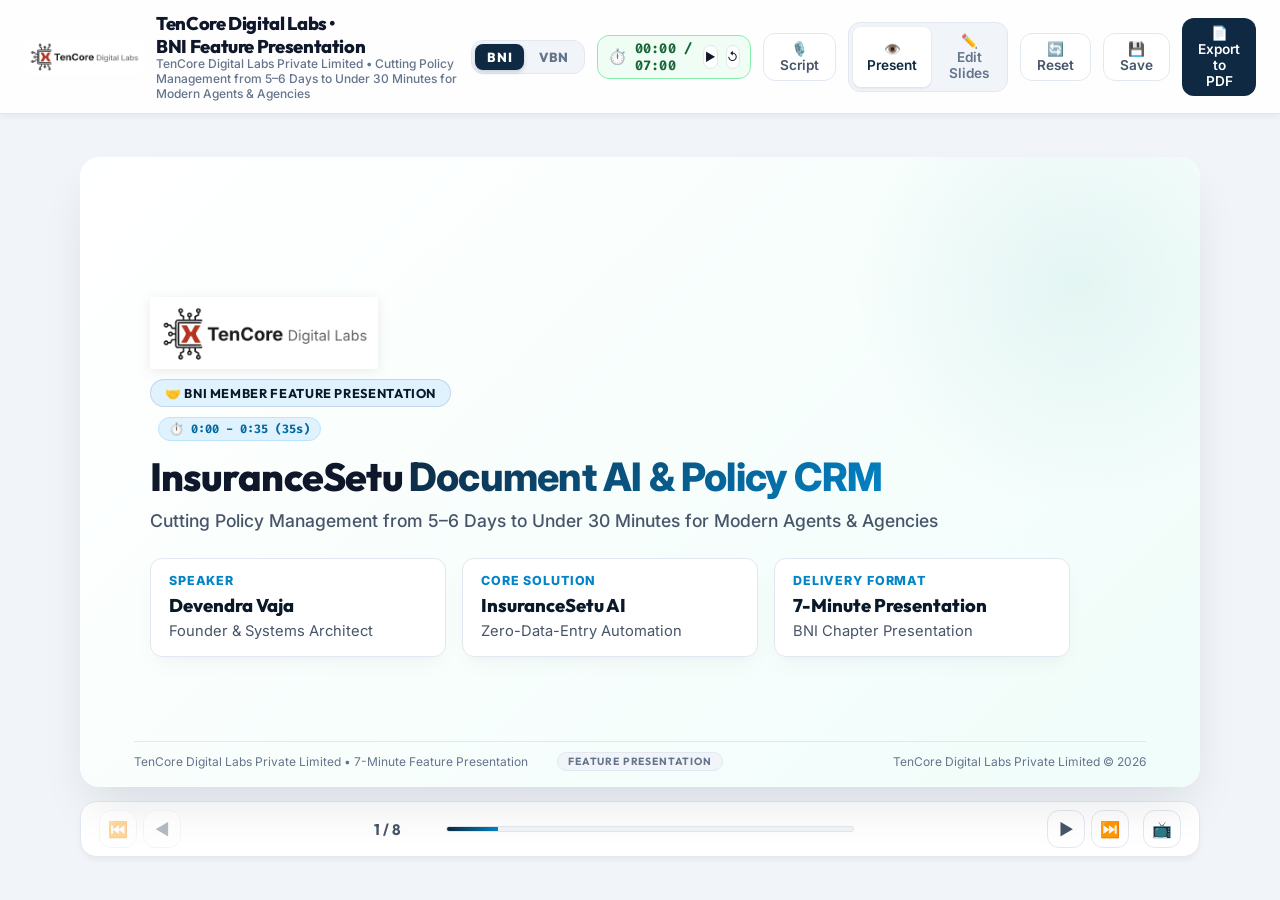
==== commit 99ef41c0: "feat: create 7-minute InsuranceSetu feature presentation for BNI and VBN" ====
--- a/DevendraVaja - BNI/Presentation/index.html
+++ b/DevendraVaja - BNI/Presentation/index.html
@@ -21,6 +21,25 @@
     </div>
     
     <div class="toolbar-controls">
+      <!-- Network Switcher (BNI vs VBN) -->
+      <div class="network-toggle" id="network-toggle" title="Switch between BNI and VBN Feature Presentation mode">
+        <button id="btn-net-bni" class="net-btn active" aria-label="BNI Presentation Mode">BNI</button>
+        <button id="btn-net-vbn" class="net-btn" aria-label="VBN Presentation Mode">VBN</button>
+      </div>
+
+      <!-- 7-Minute Presenter Timer -->
+      <div class="timer-widget" id="presenter-timer-widget" title="7-Minute Presentation Timer (Click Play to Start)">
+        <span class="timer-icon">⏱️</span>
+        <span class="timer-display" id="timer-display">00:00 / 07:00</span>
+        <button id="btn-timer-toggle" class="timer-action-btn" title="Start/Pause Timer (T)">▶</button>
+        <button id="btn-timer-reset" class="timer-action-btn" title="Reset Timer (Shift+T)">↺</button>
+      </div>
+
+      <!-- Script Drawer Toggle -->
+      <button id="btn-toggle-script" class="btn" title="Toggle 7-Minute Presenter Script (Press 'S')">
+        🎙️ Script
+      </button>
+
       <!-- Present vs Edit Mode toggles -->
       <div class="view-toggle">
         <button id="btn-present-mode" class="toggle-btn active" aria-label="Switch to Presenter Mode">
@@ -77,6 +96,24 @@
         </div>
       </div>
     </section>
+
+    <!-- Presenter Script / Notes Drawer (Press 'S' or click Script button) -->
+    <div id="presenter-script-drawer" class="script-drawer" style="display: none;">
+      <div class="script-drawer-header">
+        <div class="script-drawer-title">
+          <span class="script-mic-icon">🎙️</span>
+          <strong>7-Minute Speaker Script &amp; Cues</strong>
+          <span id="script-slide-tag" class="script-slide-tag">Slide 1 of 8</span>
+          <span id="script-time-tag" class="script-time-tag">⏱️ Target: 35s</span>
+        </div>
+        <button id="btn-close-script" class="script-close-btn" title="Close Script (Press 'S')">✕</button>
+      </div>
+      <div class="script-drawer-body">
+        <div id="script-content-text" class="script-content-text">
+          <!-- Dynamically populated -->
+        </div>
+      </div>
+    </div>
 
     <!-- 2. EDITING WORKSPACE -->
     <section id="editor-view" aria-label="Slides Scroll Editor" style="display: none;">
--- a/DevendraVaja - BNI/Presentation/style.css
+++ b/DevendraVaja - BNI/Presentation/style.css
@@ -488,32 +488,33 @@
 .slide-title-layout {
   justify-content: center;
   align-items: flex-start;
-  padding: 50px 70px;
+  padding: 38px 70px 28px 70px;
   background: linear-gradient(135deg, #ffffff 0%, #f0fdfa 100%);
 }
 
 .title-top-brand-row {
   display: flex;
-  align-items: center;
-  gap: 14px;
-  margin-bottom: 16px;
+  flex-direction: column;
+  align-items: flex-start;
+  gap: 10px;
+  margin-bottom: 12px;
 }
 
 .title-slide-logo {
-  height: 36px;
+  height: 72px;
   width: auto;
   object-fit: contain;
-  filter: drop-shadow(0 2px 4px rgba(0,0,0,0.06));
+  filter: drop-shadow(0 2px 6px rgba(0,0,0,0.08));
 }
 
 .title-pill-tag {
   background: var(--primary-light);
   color: var(--primary-dark);
   border: 1px solid rgba(30, 58, 138, 0.15);
-  padding: 6px 14px;
+  padding: 5px 14px;
   border-radius: 20px;
   font-family: var(--font-display);
-  font-size: 0.8rem;
+  font-size: 0.80rem;
   font-weight: 700;
   letter-spacing: 0.05em;
   text-transform: uppercase;
@@ -538,13 +539,13 @@
 
 .slide-title-layout h1 {
   font-family: var(--font-display);
-  font-size: 2.75rem;
+  font-size: 2.45rem;
   font-weight: 800;
   line-height: 1.2;
   color: var(--text-primary);
   letter-spacing: -0.02em;
-  margin-bottom: 12px;
-  max-width: 950px;
+  margin-bottom: 8px;
+  max-width: 980px;
   overflow: visible;
 }
 
@@ -559,11 +560,11 @@
 
 .slide-title-layout .title-deck-subtitle {
   font-family: var(--font-body);
-  font-size: 1.15rem;
+  font-size: 1.10rem;
   color: var(--text-secondary);
-  line-height: 1.5;
-  max-width: 820px;
-  margin-bottom: 28px;
+  line-height: 1.45;
+  max-width: 860px;
+  margin-bottom: 18px;
   font-weight: 500;
 }
 
@@ -572,8 +573,8 @@
   grid-template-columns: repeat(3, 1fr);
   gap: 16px;
   width: 100%;
-  max-width: 880px;
-  margin-top: 10px;
+  max-width: 920px;
+  margin-top: 6px;
 }
 
 .title-meta-card {
@@ -586,26 +587,28 @@
 
 .title-meta-card .meta-label {
   font-family: var(--font-body);
-  font-size: 0.72rem;
+  font-size: 0.78rem;
   text-transform: uppercase;
-  color: var(--text-muted);
-  font-weight: 700;
-  letter-spacing: 0.06em;
-  margin-bottom: 4px;
+  color: var(--secondary);
+  font-weight: 800;
+  letter-spacing: 0.07em;
+  margin-bottom: 6px;
 }
 
 .title-meta-card .meta-value {
   font-family: var(--font-display);
-  font-size: 0.98rem;
-  font-weight: 700;
-  color: var(--text-primary);
+  font-size: 1.15rem;
+  font-weight: 800;
+  color: var(--primary-dark);
+  line-height: 1.30;
 }
 
 .title-meta-card .meta-sub {
   font-family: var(--font-body);
-  font-size: 0.78rem;
-  color: var(--text-muted);
-  margin-top: 2px;
+  font-size: 0.92rem;
+  color: var(--text-secondary);
+  line-height: 1.40;
+  margin-top: 4px;
 }
 
 /* 2. SECTION DIVIDER SLIDE */
@@ -673,7 +676,7 @@
   background: var(--bg-card);
   border: 1px solid var(--border-color);
   border-radius: var(--radius-lg);
-  padding: 22px;
+  padding: 24px 26px;
   display: flex;
   flex-direction: column;
   justify-content: flex-start;
@@ -685,6 +688,42 @@
 .col-card.highlight {
   border-color: #99f6e4;
   background: linear-gradient(180deg, #f0fdfa 0%, #ffffff 100%);
+  box-shadow: 0 6px 20px rgba(13, 148, 136, 0.08);
+}
+
+.col-header {
+  display: flex;
+  align-items: center;
+  justify-content: space-between;
+  margin-bottom: 16px;
+  padding-bottom: 12px;
+  border-bottom: 1px solid var(--border-color);
+}
+
+.col-header h3 {
+  font-family: var(--font-display);
+  font-size: 1.15rem;
+  font-weight: 800;
+  color: var(--primary-dark);
+  margin: 0;
+}
+
+.col-badge {
+  padding: 4px 10px;
+  border-radius: var(--radius-full);
+  font-family: var(--font-display);
+  font-size: 0.72rem;
+  font-weight: 800;
+  letter-spacing: 0.04em;
+  background: #f1f5f9;
+  color: #475569;
+  border: 1px solid #cbd5e1;
+}
+
+.col-badge.badge-primary {
+  background: #0f2942;
+  color: #ffffff;
+  border-color: #0f2942;
 }
 
 .slide-image-box {
@@ -737,25 +776,97 @@
   display: flex;
   flex-direction: column;
   justify-content: flex-start;
-  gap: 10px;
+  gap: 14px;
+  margin: 0;
+  padding: 0;
 }
 
 .bullet-list li {
   position: relative;
-  padding-left: 20px;
+  padding-left: 24px;
   font-family: var(--font-body);
-  font-size: 0.85rem;
+  font-size: 0.94rem;
+  color: #334155;
+  line-height: 1.55;
+}
+
+.bullet-list li strong {
+  color: var(--primary-dark);
+  font-weight: 700;
+}
+
+.bullet-list li::before {
+  content: "▸";
+  position: absolute;
+  left: 2px;
+  top: 1px;
+  color: var(--secondary);
+  font-size: 1.05rem;
+  font-weight: 800;
+}
+
+.col-card.highlight .bullet-list li::before {
+  color: #0d9488;
+}
+
+/* Industry Tiles Grid for Cross-Industry Slide */
+.industry-tile-list {
+  display: flex;
+  flex-direction: column;
+  gap: 9px;
+}
+
+.industry-tile {
+  display: flex;
+  align-items: center;
+  gap: 12px;
+  background: #ffffff;
+  border: 1px solid var(--border-color);
+  border-radius: var(--radius-md);
+  padding: 11px 13px;
+  box-shadow: 0 1px 3px rgba(0,0,0,0.03);
+  transition: all 0.2s ease;
+}
+
+.industry-tile:hover {
+  border-color: var(--secondary);
+  background: #f8fafc;
+  transform: translateY(-1px);
+  box-shadow: 0 4px 10px rgba(2, 132, 199, 0.12);
+}
+
+.industry-tile-icon-wrap {
+  width: 38px;
+  height: 38px;
+  min-width: 38px;
+  border-radius: var(--radius-sm);
+  background: #f1f5f9;
+  border: 1px solid #e2e8f0;
+  display: flex;
+  align-items: center;
+  justify-content: center;
+  font-size: 1.25rem;
+  box-shadow: 0 1px 2px rgba(0,0,0,0.05);
+}
+
+.industry-tile-content {
+  flex: 1;
+}
+
+.industry-tile-content h4 {
+  font-family: var(--font-display);
+  font-size: 0.94rem;
+  font-weight: 700;
+  color: var(--primary-dark);
+  margin: 0;
+}
+
+.industry-tile-content p {
+  font-family: var(--font-body);
+  font-size: 0.82rem;
   color: var(--text-secondary);
-  line-height: 1.5;
-}
-
-.bullet-list li::before {
-  content: "•";
-  position: absolute;
-  left: 4px;
-  color: var(--primary);
-  font-size: 1.15rem;
-  line-height: 1;
+  line-height: 1.35;
+  margin: 3px 0 0 0;
 }
 
 /* 4. THREE CARD GRID LAYOUT */
@@ -783,32 +894,140 @@
   border-color: var(--border-focus);
 }
 
+.feature-card.has-illustration {
+  padding: 14px 14px 12px 14px;
+}
+
+.feature-card-top-row {
+  display: flex;
+  align-items: center;
+  justify-content: space-between;
+  margin-bottom: 8px;
+}
+
 .feature-card-icon-wrap {
-  width: 44px;
-  height: 44px;
+  width: 40px;
+  height: 40px;
   border-radius: var(--radius-md);
   background: white;
   border: 1px solid var(--border-color);
   display: flex;
   align-items: center;
   justify-content: center;
-  font-size: 1.35rem;
-  margin-bottom: 12px;
+  font-size: 1.25rem;
+}
+
+.feature-card-metric-pill {
+  padding: 4px 10px;
+  background: #f0fdf4;
+  border: 1px solid #bbf7d0;
+  border-radius: var(--radius-full);
+  font-family: var(--font-display);
+  font-size: 0.76rem;
+  font-weight: 800;
+  color: #15803d;
+  box-shadow: 0 1px 2px rgba(0,0,0,0.02);
 }
 
 .feature-card h3 {
   font-family: var(--font-display);
-  font-size: 1.08rem;
-  font-weight: 700;
-  margin-bottom: 8px;
-  color: var(--text-primary);
+  font-size: 1.15rem;
+  font-weight: 800;
+  margin-bottom: 6px;
+  color: var(--primary-dark);
 }
 
 .feature-card p {
   font-family: var(--font-body);
-  font-size: 0.84rem;
+  font-size: 0.92rem;
   color: var(--text-secondary);
-  line-height: 1.48;
+  line-height: 1.50;
+}
+
+.feature-card-illustration {
+  margin-top: auto;
+  padding-top: 10px;
+  width: 100%;
+}
+
+.card-illustration-img {
+  width: 100%;
+  height: auto;
+  max-height: 130px;
+  object-fit: contain;
+  border-radius: var(--radius-sm);
+  display: block;
+}
+
+.slide-header-right-tools {
+  display: flex;
+  align-items: center;
+  gap: 10px;
+}
+
+.slide-header-product-badge {
+  display: flex;
+  align-items: center;
+  gap: 7px;
+  background: #0f2942;
+  color: #ffffff;
+  padding: 4px 12px;
+  border-radius: var(--radius-full);
+  font-family: var(--font-display);
+  font-size: 0.74rem;
+  font-weight: 700;
+  box-shadow: 0 2px 6px rgba(15, 41, 66, 0.18);
+}
+
+.product-badge-thumb {
+  width: 20px;
+  height: 20px;
+  border-radius: 4px;
+  object-fit: cover;
+}
+
+.slide-header-video-btn {
+  display: inline-flex;
+  align-items: center;
+  gap: 8px;
+  background: #dc2626;
+  color: #ffffff !important;
+  text-decoration: none !important;
+  padding: 4px 12px;
+  border-radius: var(--radius-full);
+  font-family: var(--font-display);
+  font-size: 0.76rem;
+  font-weight: 800;
+  box-shadow: 0 2px 8px rgba(220, 38, 38, 0.28);
+  transition: all 0.2s ease;
+  cursor: pointer;
+}
+
+.slide-header-video-btn:hover {
+  background: #b91c1c;
+  transform: translateY(-1px);
+  box-shadow: 0 4px 12px rgba(220, 38, 38, 0.40);
+  color: #ffffff !important;
+}
+
+.video-play-icon {
+  font-size: 0.70rem;
+  display: flex;
+  align-items: center;
+  justify-content: center;
+  width: 18px;
+  height: 18px;
+  background: rgba(255, 255, 255, 0.25);
+  border-radius: 50%;
+}
+
+.video-qr-thumb {
+  width: 20px;
+  height: 20px;
+  border-radius: 3px;
+  background: #ffffff;
+  padding: 1px;
+  object-fit: contain;
 }
 
 .feature-card-metric {
@@ -818,8 +1037,8 @@
   border: 1px solid #ccfbf1;
   border-radius: var(--radius-sm);
   font-family: var(--font-display);
-  font-size: 0.80rem;
-  font-weight: 700;
+  font-size: 0.85rem;
+  font-weight: 800;
   color: var(--primary-dark);
 }
 
@@ -828,46 +1047,48 @@
   display: grid;
   grid-template-columns: repeat(2, 1fr);
   grid-template-rows: repeat(2, 1fr);
-  gap: 16px;
+  gap: 18px;
   height: 100%;
 }
 
 .four-card-item {
   background: var(--bg-card);
   border: 1px solid var(--border-color);
-  border-radius: var(--radius-md);
-  padding: 16px 18px;
-  display: flex;
-  gap: 14px;
+  border-radius: var(--radius-lg);
+  padding: 20px 22px;
+  display: flex;
+  gap: 16px;
   align-items: flex-start;
   box-shadow: var(--card-shadow);
 }
 
 .four-card-icon {
-  font-size: 1.35rem;
+  font-size: 1.5rem;
   background: white;
-  width: 42px;
-  height: 42px;
-  border-radius: var(--radius-sm);
+  width: 48px;
+  height: 48px;
+  border-radius: var(--radius-md);
   display: flex;
   align-items: center;
   justify-content: center;
   border: 1px solid var(--border-color);
   flex-shrink: 0;
+  box-shadow: 0 1px 3px rgba(0,0,0,0.04);
 }
 
 .four-card-content h3 {
   font-family: var(--font-display);
-  font-size: 1.05rem;
-  font-weight: 700;
-  margin-bottom: 4px;
+  font-size: 1.15rem;
+  font-weight: 800;
+  margin-bottom: 6px;
+  color: var(--primary-dark);
 }
 
 .four-card-content p {
   font-family: var(--font-body);
-  font-size: 0.84rem;
+  font-size: 0.94rem;
   color: var(--text-secondary);
-  line-height: 1.45;
+  line-height: 1.52;
 }
 
 /* 6. ROADMAP BLUEPRINT LAYOUT (4 PHASES) */
@@ -1358,8 +1579,8 @@
 /* 9. INSTRUCTOR / PRESENTER SLIDE */
 .instructor-slide-grid {
   display: grid;
-  grid-template-columns: 280px 1fr;
-  gap: 30px;
+  grid-template-columns: 310px 1fr;
+  gap: 24px;
   height: 100%;
   align-items: stretch;
 }
@@ -1368,7 +1589,7 @@
   background: white;
   border: 1px solid var(--border-color);
   border-radius: var(--radius-xl);
-  padding: 24px;
+  padding: 16px 14px;
   text-align: center;
   box-shadow: var(--card-shadow);
   display: flex;
@@ -1379,17 +1600,19 @@
 }
 
 .instructor-avatar-img {
-  width: 140px;
-  height: 140px;
+  width: 200px;
+  height: 200px;
   border-radius: 50%;
   object-fit: cover;
+  object-position: top center;
   border: 4px solid var(--primary-light);
-  margin-bottom: 14px;
+  box-shadow: 0 8px 24px rgba(15, 41, 66, 0.22);
+  margin-bottom: 10px;
 }
 
 .instructor-avatar-fallback {
-  width: 130px;
-  height: 130px;
+  width: 190px;
+  height: 190px;
   border-radius: 50%;
   background: linear-gradient(135deg, var(--primary), var(--secondary));
   color: white;
@@ -1397,9 +1620,9 @@
   align-items: center;
   justify-content: center;
   font-family: var(--font-display);
-  font-size: 2.5rem;
+  font-size: 3.5rem;
   font-weight: 800;
-  margin-bottom: 14px;
+  margin-bottom: 10px;
 }
 
 .instructor-avatar-card h3 {
@@ -1410,9 +1633,59 @@
 
 .instructor-avatar-card p {
   font-family: var(--font-body);
-  font-size: 0.82rem;
+  font-size: 0.90rem;
   color: var(--text-muted);
+  font-weight: 600;
   margin-top: 2px;
+}
+
+.instructor-tagline-text {
+  font-family: var(--font-body);
+  font-size: 0.88rem;
+  color: var(--text-secondary);
+  margin-top: 8px;
+  line-height: 1.45;
+}
+
+.instructor-global-flags {
+  display: flex;
+  align-items: center;
+  justify-content: center;
+  gap: 8px;
+  margin-top: 10px;
+  width: 100%;
+}
+
+.global-flag-pill {
+  display: flex;
+  align-items: center;
+  gap: 5px;
+  background: #f8fafc;
+  border: 1px solid #e2e8f0;
+  border-radius: var(--radius-full);
+  padding: 4px 9px;
+  font-family: var(--font-display);
+  font-size: 0.74rem;
+  font-weight: 700;
+  color: var(--primary-dark);
+  box-shadow: 0 1px 2px rgba(0,0,0,0.03);
+  transition: all 0.2s ease;
+}
+
+.global-flag-pill:hover {
+  background: #ffffff;
+  border-color: var(--secondary);
+  transform: translateY(-1px);
+  box-shadow: 0 3px 6px rgba(2, 132, 199, 0.12);
+}
+
+.global-flag-pill .flag-img {
+  width: 18px;
+  height: 12px;
+  border-radius: 2px;
+  object-fit: cover;
+  box-shadow: 0 1px 2px rgba(0,0,0,0.15);
+  display: block;
 }
 
 .instructor-details-card {
@@ -1436,17 +1709,125 @@
 
 .detail-box h4 {
   font-family: var(--font-display);
-  font-size: 0.95rem;
-  font-weight: 700;
+  font-size: 1.05rem;
+  font-weight: 800;
   color: var(--primary-dark);
   margin-bottom: 4px;
 }
 
 .detail-box p {
   font-family: var(--font-body);
-  font-size: 0.85rem;
+  font-size: 0.92rem;
+  color: var(--text-secondary);
+  line-height: 1.48;
+}
+
+/* Instructor Compact Highlights & Company Badges Grid */
+.instructor-highlights-list {
+  display: flex;
+  flex-direction: column;
+  gap: 8px;
+}
+
+.instructor-highlight-item {
+  display: flex;
+  align-items: flex-start;
+  gap: 10px;
+  background: var(--bg-card);
+  border: 1px solid var(--border-color);
+  border-radius: var(--radius-sm);
+  padding: 8px 14px;
+}
+
+.instructor-highlight-item.has-desc {
+  background: linear-gradient(135deg, #f0f9ff 0%, #ffffff 100%);
+  border-color: #bae6fd;
+}
+
+.instructor-highlight-icon {
+  color: var(--secondary);
+  font-weight: 800;
+  font-size: 1.05rem;
+  line-height: 1.3;
+}
+
+.instructor-highlight-text h4 {
+  font-family: var(--font-display);
+  font-size: 1.05rem;
+  font-weight: 800;
+  color: var(--primary-dark);
+  margin-bottom: 3px;
+}
+
+.instructor-highlight-text p {
+  font-family: var(--font-body);
+  font-size: 0.92rem;
   color: var(--text-secondary);
   line-height: 1.45;
+  margin: 0;
+}
+
+.company-pedigree-section {
+  background: var(--bg-card);
+  border: 1px solid var(--border-color);
+  border-radius: var(--radius-md);
+  padding: 10px 14px;
+  margin-top: 4px;
+}
+
+.company-pedigree-header {
+  font-family: var(--font-display);
+  font-size: 0.80rem;
+  font-weight: 800;
+  text-transform: uppercase;
+  letter-spacing: 0.05em;
+  color: var(--text-muted);
+  margin-bottom: 8px;
+  display: flex;
+  align-items: center;
+  gap: 6px;
+}
+
+.company-logo-grid {
+  display: grid;
+  grid-template-columns: repeat(4, 1fr);
+  gap: 9px;
+}
+
+.company-badge-pill {
+  background: #ffffff;
+  border: 1px solid #e2e8f0;
+  border-radius: var(--radius-sm);
+  padding: 4px 12px;
+  height: 58px;
+  display: flex;
+  align-items: center;
+  justify-content: center;
+  transition: all 0.2s ease;
+  box-shadow: 0 1px 3px rgba(0,0,0,0.04);
+  overflow: hidden;
+}
+
+.company-badge-pill:hover {
+  border-color: var(--secondary);
+  background: #f0f9ff;
+  box-shadow: 0 4px 12px rgba(2, 132, 199, 0.20);
+  transform: translateY(-2px);
+}
+
+.company-pill-logo {
+  max-height: 46px;
+  max-width: 94%;
+  width: auto;
+  object-fit: contain;
+}
+
+.company-pill-text {
+  font-family: var(--font-display);
+  font-size: 0.70rem;
+  font-weight: 700;
+  color: var(--text-primary);
+  text-align: center;
 }
 
 /* 10. CONTACT / QA SLIDE */
@@ -3131,3 +3512,277 @@
 }
 
 
+
+/* ============================================================================
+ * 7-MINUTE FEATURE PRESENTATION ENHANCEMENTS: NETWORK TOGGLE, TIMER & SCRIPT
+ * ============================================================================
+ */
+
+/* Network Mode Switcher (BNI vs VBN) */
+.network-toggle {
+  display: flex;
+  background: var(--bg-card-alt);
+  border: 1px solid var(--border-color);
+  border-radius: var(--radius-md);
+  padding: 3px;
+  gap: 3px;
+}
+
+.net-btn {
+  border: none;
+  background: transparent;
+  padding: 5px 12px;
+  border-radius: var(--radius-sm);
+  font-family: var(--font-display);
+  font-size: 0.82rem;
+  font-weight: 800;
+  color: var(--text-muted);
+  cursor: pointer;
+  transition: all 0.2s ease;
+  letter-spacing: 0.04em;
+}
+
+.net-btn:hover {
+  color: var(--text-primary);
+}
+
+.net-btn.active {
+  background: var(--primary);
+  color: #ffffff;
+  box-shadow: 0 2px 4px rgba(15, 41, 66, 0.2);
+}
+
+/* 7-Minute Presenter Timer Widget */
+.timer-widget {
+  display: flex;
+  align-items: center;
+  gap: 8px;
+  background: #f0fdf4;
+  border: 1.5px solid #86efac;
+  border-radius: var(--radius-md);
+  padding: 4px 10px;
+  transition: all 0.25s ease;
+}
+
+.timer-widget.warning {
+  background: #fffbeb;
+  border-color: #fde68a;
+  color: #92400e;
+}
+
+.timer-widget.critical {
+  background: #fef2f2;
+  border-color: #fecaca;
+  color: #991b1b;
+  animation: timerPulse 1.2s infinite;
+}
+
+.timer-widget.overtime {
+  background: #450a0a;
+  border-color: #ef4444;
+  color: #fee2e2;
+  animation: timerOvertimeFlash 1s infinite alternate;
+}
+
+@keyframes timerPulse {
+  0% { transform: scale(1); box-shadow: 0 0 0 0 rgba(239, 68, 68, 0.4); }
+  50% { transform: scale(1.02); box-shadow: 0 0 0 6px rgba(239, 68, 68, 0); }
+  100% { transform: scale(1); box-shadow: 0 0 0 0 rgba(239, 68, 68, 0); }
+}
+
+@keyframes timerOvertimeFlash {
+  from { opacity: 1; }
+  to { opacity: 0.6; }
+}
+
+.timer-icon {
+  font-size: 0.95rem;
+}
+
+.timer-display {
+  font-family: var(--font-mono);
+  font-weight: 700;
+  font-size: 0.85rem;
+  color: #166534;
+  letter-spacing: 0.02em;
+}
+
+.timer-widget.warning .timer-display {
+  color: #b45309;
+}
+
+.timer-widget.critical .timer-display {
+  color: #dc2626;
+}
+
+.timer-widget.overtime .timer-display {
+  color: #fca5a5;
+  font-weight: 900;
+}
+
+.timer-action-btn {
+  background: white;
+  border: 1px solid var(--border-color);
+  border-radius: var(--radius-sm);
+  width: 24px;
+  height: 24px;
+  display: flex;
+  align-items: center;
+  justify-content: center;
+  font-size: 0.72rem;
+  color: var(--text-primary);
+  cursor: pointer;
+  transition: all 0.15s ease;
+}
+
+.timer-action-btn:hover {
+  background: var(--bg-card-alt);
+  border-color: var(--primary);
+  color: var(--primary);
+}
+
+/* Slide Header Time Target Badge */
+.slide-time-target-badge {
+  display: inline-flex;
+  align-items: center;
+  gap: 4px;
+  font-family: var(--font-mono);
+  font-size: 0.75rem;
+  font-weight: 700;
+  color: #0369a1;
+  background: #e0f2fe;
+  border: 1px solid #bae6fd;
+  border-radius: 9999px;
+  padding: 3px 10px;
+  margin-left: 8px;
+}
+
+/* Presenter Script / Notes Drawer */
+.script-drawer {
+  position: fixed;
+  bottom: 0;
+  left: 0;
+  right: 0;
+  background: #0f172a;
+  color: #f8fafc;
+  border-top: 2px solid var(--secondary);
+  box-shadow: 0 -10px 30px rgba(0, 0, 0, 0.4);
+  z-index: 9999;
+  padding: 16px 24px;
+  transition: transform 0.3s ease;
+  max-height: 240px;
+  overflow-y: auto;
+}
+
+.script-drawer-header {
+  display: flex;
+  justify-content: space-between;
+  align-items: center;
+  margin-bottom: 10px;
+  padding-bottom: 8px;
+  border-bottom: 1px solid #334155;
+}
+
+.script-drawer-title {
+  display: flex;
+  align-items: center;
+  gap: 12px;
+  font-family: var(--font-display);
+  font-size: 0.95rem;
+}
+
+.script-mic-icon {
+  font-size: 1.1rem;
+}
+
+.script-slide-tag {
+  background: #1e293b;
+  color: #38bdf8;
+  font-size: 0.75rem;
+  font-weight: 700;
+  padding: 2px 8px;
+  border-radius: 4px;
+  border: 1px solid #0284c7;
+}
+
+.script-time-tag {
+  background: #064e3b;
+  color: #6ee7b7;
+  font-family: var(--font-mono);
+  font-size: 0.75rem;
+  font-weight: 700;
+  padding: 2px 8px;
+  border-radius: 4px;
+}
+
+.script-close-btn {
+  background: #1e293b;
+  border: 1px solid #475569;
+  color: #94a3b8;
+  font-size: 0.9rem;
+  width: 28px;
+  height: 28px;
+  border-radius: 50%;
+  cursor: pointer;
+  display: flex;
+  align-items: center;
+  justify-content: center;
+  transition: all 0.15s ease;
+}
+
+.script-close-btn:hover {
+  background: #ef4444;
+  color: #ffffff;
+  border-color: #ef4444;
+}
+
+.script-content-text {
+  font-family: var(--font-body);
+  font-size: 1rem;
+  line-height: 1.6;
+  color: #e2e8f0;
+}
+
+.script-content-text em {
+  color: #38bdf8;
+  font-style: normal;
+  font-weight: 600;
+}
+
+/* QA Layout Give Highlight Box */
+.qa-give-highlight-box {
+  margin-top: 14px;
+  background: #f8fafc;
+  border: 1px solid #e2e8f0;
+  border-left: 4px solid var(--secondary);
+  border-radius: var(--radius-sm);
+  padding: 10px 14px;
+}
+
+.give-highlight-title {
+  font-family: var(--font-display);
+  font-weight: 800;
+  font-size: 0.85rem;
+  color: var(--primary);
+  margin-bottom: 6px;
+  letter-spacing: -0.01em;
+}
+
+.give-highlight-list {
+  list-style: none;
+  padding: 0;
+  margin: 0;
+  display: flex;
+  flex-direction: column;
+  gap: 6px;
+}
+
+.give-highlight-list li {
+  font-size: 0.76rem;
+  line-height: 1.45;
+  color: var(--text-secondary);
+}
+
+.give-highlight-list li strong {
+  color: var(--text-primary);
+}
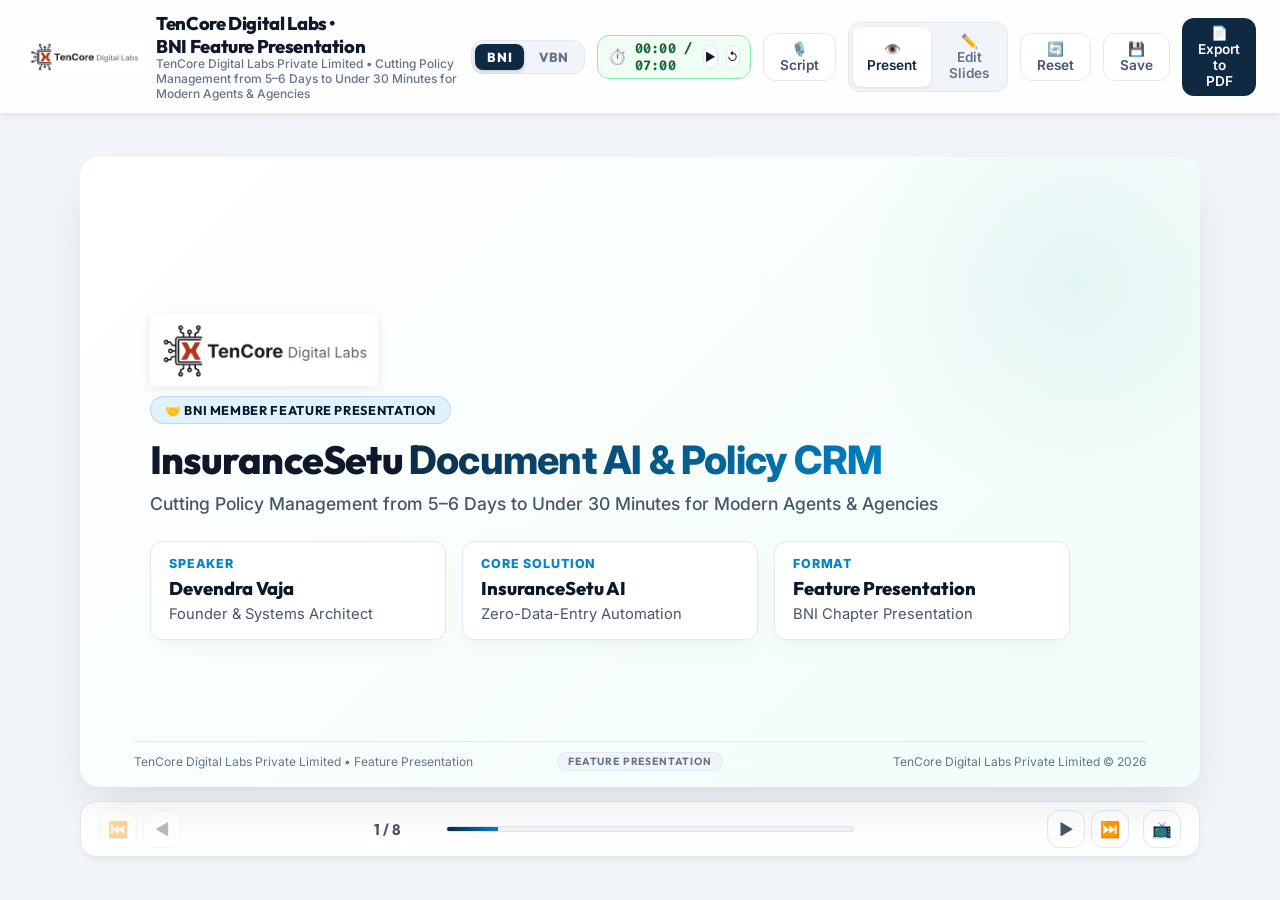
==== commit ec6c051b: "refactor: update presentation labels from 7-minute to Feature Presentation" ====
--- a/DevendraVaja - BNI/Presentation/index.html
+++ b/DevendraVaja - BNI/Presentation/index.html
@@ -27,8 +27,8 @@
         <button id="btn-net-vbn" class="net-btn" aria-label="VBN Presentation Mode">VBN</button>
       </div>
 
-      <!-- 7-Minute Presenter Timer -->
-      <div class="timer-widget" id="presenter-timer-widget" title="7-Minute Presentation Timer (Click Play to Start)">
+      <!-- Presenter Timer -->
+      <div class="timer-widget" id="presenter-timer-widget" title="Presentation Timer (Click Play to Start)">
         <span class="timer-icon">⏱️</span>
         <span class="timer-display" id="timer-display">00:00 / 07:00</span>
         <button id="btn-timer-toggle" class="timer-action-btn" title="Start/Pause Timer (T)">▶</button>
@@ -36,7 +36,7 @@
       </div>
 
       <!-- Script Drawer Toggle -->
-      <button id="btn-toggle-script" class="btn" title="Toggle 7-Minute Presenter Script (Press 'S')">
+      <button id="btn-toggle-script" class="btn" title="Toggle Presenter Script (Press 'S')">
         🎙️ Script
       </button>
 
@@ -102,7 +102,7 @@
       <div class="script-drawer-header">
         <div class="script-drawer-title">
           <span class="script-mic-icon">🎙️</span>
-          <strong>7-Minute Speaker Script &amp; Cues</strong>
+          <strong>Speaker Script &amp; Cues</strong>
           <span id="script-slide-tag" class="script-slide-tag">Slide 1 of 8</span>
           <span id="script-time-tag" class="script-time-tag">⏱️ Target: 35s</span>
         </div>
--- a/DevendraVaja - BNI/Presentation/style.css
+++ b/DevendraVaja - BNI/Presentation/style.css
@@ -1579,8 +1579,8 @@
 /* 9. INSTRUCTOR / PRESENTER SLIDE */
 .instructor-slide-grid {
   display: grid;
-  grid-template-columns: 310px 1fr;
-  gap: 24px;
+  grid-template-columns: 290px 1fr;
+  gap: 18px;
   height: 100%;
   align-items: stretch;
 }
@@ -1589,7 +1589,7 @@
   background: white;
   border: 1px solid var(--border-color);
   border-radius: var(--radius-xl);
-  padding: 16px 14px;
+  padding: 12px 10px;
   text-align: center;
   box-shadow: var(--card-shadow);
   display: flex;
@@ -1600,19 +1600,36 @@
 }
 
 .instructor-avatar-img {
-  width: 200px;
-  height: 200px;
+  width: 130px;
+  height: 130px;
+  max-width: 130px;
+  max-height: 130px;
   border-radius: 50%;
   object-fit: cover;
   object-position: top center;
-  border: 4px solid var(--primary-light);
-  box-shadow: 0 8px 24px rgba(15, 41, 66, 0.22);
-  margin-bottom: 10px;
+  border: 3.5px solid var(--primary-light);
+  box-shadow: 0 6px 20px rgba(15, 41, 66, 0.18);
+  margin-bottom: 6px;
+  flex-shrink: 0;
+}
+
+.instructor-photo-img {
+  width: 130px;
+  height: 130px;
+  max-width: 130px;
+  max-height: 130px;
+  border-radius: 50%;
+  object-fit: cover;
+  object-position: top center;
+  border: 3.5px solid var(--primary-light);
+  box-shadow: 0 6px 20px rgba(15, 41, 66, 0.18);
+  margin-bottom: 6px;
+  flex-shrink: 0;
 }
 
 .instructor-avatar-fallback {
-  width: 190px;
-  height: 190px;
+  width: 130px;
+  height: 130px;
   border-radius: 50%;
   background: linear-gradient(135deg, var(--primary), var(--secondary));
   color: white;
@@ -1620,52 +1637,54 @@
   align-items: center;
   justify-content: center;
   font-family: var(--font-display);
-  font-size: 3.5rem;
+  font-size: 2.8rem;
   font-weight: 800;
-  margin-bottom: 10px;
+  margin-bottom: 6px;
 }
 
 .instructor-avatar-card h3 {
   font-family: var(--font-display);
-  font-size: 1.25rem;
+  font-size: 1.15rem;
   font-weight: 800;
+  margin-top: 2px;
 }
 
 .instructor-avatar-card p {
   font-family: var(--font-body);
-  font-size: 0.90rem;
+  font-size: 0.82rem;
   color: var(--text-muted);
   font-weight: 600;
   margin-top: 2px;
+  line-height: 1.25;
 }
 
 .instructor-tagline-text {
   font-family: var(--font-body);
-  font-size: 0.88rem;
+  font-size: 0.76rem;
   color: var(--text-secondary);
+  margin-top: 6px;
+  line-height: 1.35;
+}
+
+.instructor-global-flags {
+  display: flex;
+  align-items: center;
+  justify-content: center;
+  gap: 6px;
   margin-top: 8px;
-  line-height: 1.45;
-}
-
-.instructor-global-flags {
-  display: flex;
-  align-items: center;
-  justify-content: center;
-  gap: 8px;
-  margin-top: 10px;
   width: 100%;
 }
 
 .global-flag-pill {
   display: flex;
   align-items: center;
-  gap: 5px;
+  gap: 4px;
   background: #f8fafc;
   border: 1px solid #e2e8f0;
   border-radius: var(--radius-full);
-  padding: 4px 9px;
-  font-family: var(--font-display);
-  font-size: 0.74rem;
+  padding: 3px 8px;
+  font-family: var(--font-display);
+  font-size: 0.70rem;
   font-weight: 700;
   color: var(--primary-dark);
   box-shadow: 0 1px 2px rgba(0,0,0,0.03);
@@ -1680,8 +1699,8 @@
 }
 
 .global-flag-pill .flag-img {
-  width: 18px;
-  height: 12px;
+  width: 16px;
+  height: 11px;
   border-radius: 2px;
   object-fit: cover;
   box-shadow: 0 1px 2px rgba(0,0,0,0.15);
@@ -1691,8 +1710,8 @@
 .instructor-details-card {
   display: flex;
   flex-direction: column;
-  justify-content: space-between;
-  gap: 12px;
+  justify-content: flex-start;
+  gap: 8px;
   height: 100%;
 }
 
@@ -1704,39 +1723,39 @@
   background: var(--bg-card);
   border: 1px solid var(--border-color);
   border-radius: var(--radius-md);
-  padding: 14px 18px;
+  padding: 12px 16px;
 }
 
 .detail-box h4 {
   font-family: var(--font-display);
-  font-size: 1.05rem;
+  font-size: 0.98rem;
   font-weight: 800;
   color: var(--primary-dark);
-  margin-bottom: 4px;
+  margin-bottom: 3px;
 }
 
 .detail-box p {
   font-family: var(--font-body);
-  font-size: 0.92rem;
+  font-size: 0.85rem;
   color: var(--text-secondary);
-  line-height: 1.48;
+  line-height: 1.4;
 }
 
 /* Instructor Compact Highlights & Company Badges Grid */
 .instructor-highlights-list {
   display: flex;
   flex-direction: column;
+  gap: 6px;
+}
+
+.instructor-highlight-item {
+  display: flex;
+  align-items: flex-start;
   gap: 8px;
-}
-
-.instructor-highlight-item {
-  display: flex;
-  align-items: flex-start;
-  gap: 10px;
   background: var(--bg-card);
   border: 1px solid var(--border-color);
   border-radius: var(--radius-sm);
-  padding: 8px 14px;
+  padding: 6px 12px;
 }
 
 .instructor-highlight-item.has-desc {
@@ -1747,23 +1766,24 @@
 .instructor-highlight-icon {
   color: var(--secondary);
   font-weight: 800;
-  font-size: 1.05rem;
-  line-height: 1.3;
+  font-size: 0.95rem;
+  line-height: 1.25;
 }
 
 .instructor-highlight-text h4 {
   font-family: var(--font-display);
-  font-size: 1.05rem;
+  font-size: 0.92rem;
   font-weight: 800;
   color: var(--primary-dark);
-  margin-bottom: 3px;
+  margin-bottom: 2px;
+  line-height: 1.25;
 }
 
 .instructor-highlight-text p {
   font-family: var(--font-body);
-  font-size: 0.92rem;
+  font-size: 0.80rem;
   color: var(--text-secondary);
-  line-height: 1.45;
+  line-height: 1.35;
   margin: 0;
 }
 
@@ -1771,18 +1791,18 @@
   background: var(--bg-card);
   border: 1px solid var(--border-color);
   border-radius: var(--radius-md);
-  padding: 10px 14px;
-  margin-top: 4px;
+  padding: 8px 12px;
+  margin-top: 2px;
 }
 
 .company-pedigree-header {
   font-family: var(--font-display);
-  font-size: 0.80rem;
+  font-size: 0.74rem;
   font-weight: 800;
   text-transform: uppercase;
   letter-spacing: 0.05em;
   color: var(--text-muted);
-  margin-bottom: 8px;
+  margin-bottom: 6px;
   display: flex;
   align-items: center;
   gap: 6px;
@@ -1790,44 +1810,45 @@
 
 .company-logo-grid {
   display: grid;
-  grid-template-columns: repeat(4, 1fr);
-  gap: 9px;
+  grid-template-columns: repeat(6, 1fr);
+  gap: 6px;
 }
 
 .company-badge-pill {
   background: #ffffff;
   border: 1px solid #e2e8f0;
-  border-radius: var(--radius-sm);
-  padding: 4px 12px;
-  height: 58px;
+  border-radius: 6px;
+  padding: 2px 6px;
+  height: 38px;
   display: flex;
   align-items: center;
   justify-content: center;
   transition: all 0.2s ease;
-  box-shadow: 0 1px 3px rgba(0,0,0,0.04);
+  box-shadow: 0 1px 2px rgba(0,0,0,0.03);
   overflow: hidden;
 }
 
 .company-badge-pill:hover {
   border-color: var(--secondary);
   background: #f0f9ff;
-  box-shadow: 0 4px 12px rgba(2, 132, 199, 0.20);
-  transform: translateY(-2px);
+  box-shadow: 0 3px 8px rgba(2, 132, 199, 0.18);
+  transform: translateY(-1px);
 }
 
 .company-pill-logo {
-  max-height: 46px;
-  max-width: 94%;
+  max-height: 26px;
+  max-width: 92%;
   width: auto;
   object-fit: contain;
 }
 
 .company-pill-text {
   font-family: var(--font-display);
-  font-size: 0.70rem;
+  font-size: 0.65rem;
   font-weight: 700;
   color: var(--text-primary);
   text-align: center;
+  line-height: 1.1;
 }
 
 /* 10. CONTACT / QA SLIDE */
@@ -3643,18 +3664,7 @@
 
 /* Slide Header Time Target Badge */
 .slide-time-target-badge {
-  display: inline-flex;
-  align-items: center;
-  gap: 4px;
-  font-family: var(--font-mono);
-  font-size: 0.75rem;
-  font-weight: 700;
-  color: #0369a1;
-  background: #e0f2fe;
-  border: 1px solid #bae6fd;
-  border-radius: 9999px;
-  padding: 3px 10px;
-  margin-left: 8px;
+  display: none !important;
 }
 
 /* Presenter Script / Notes Drawer */
